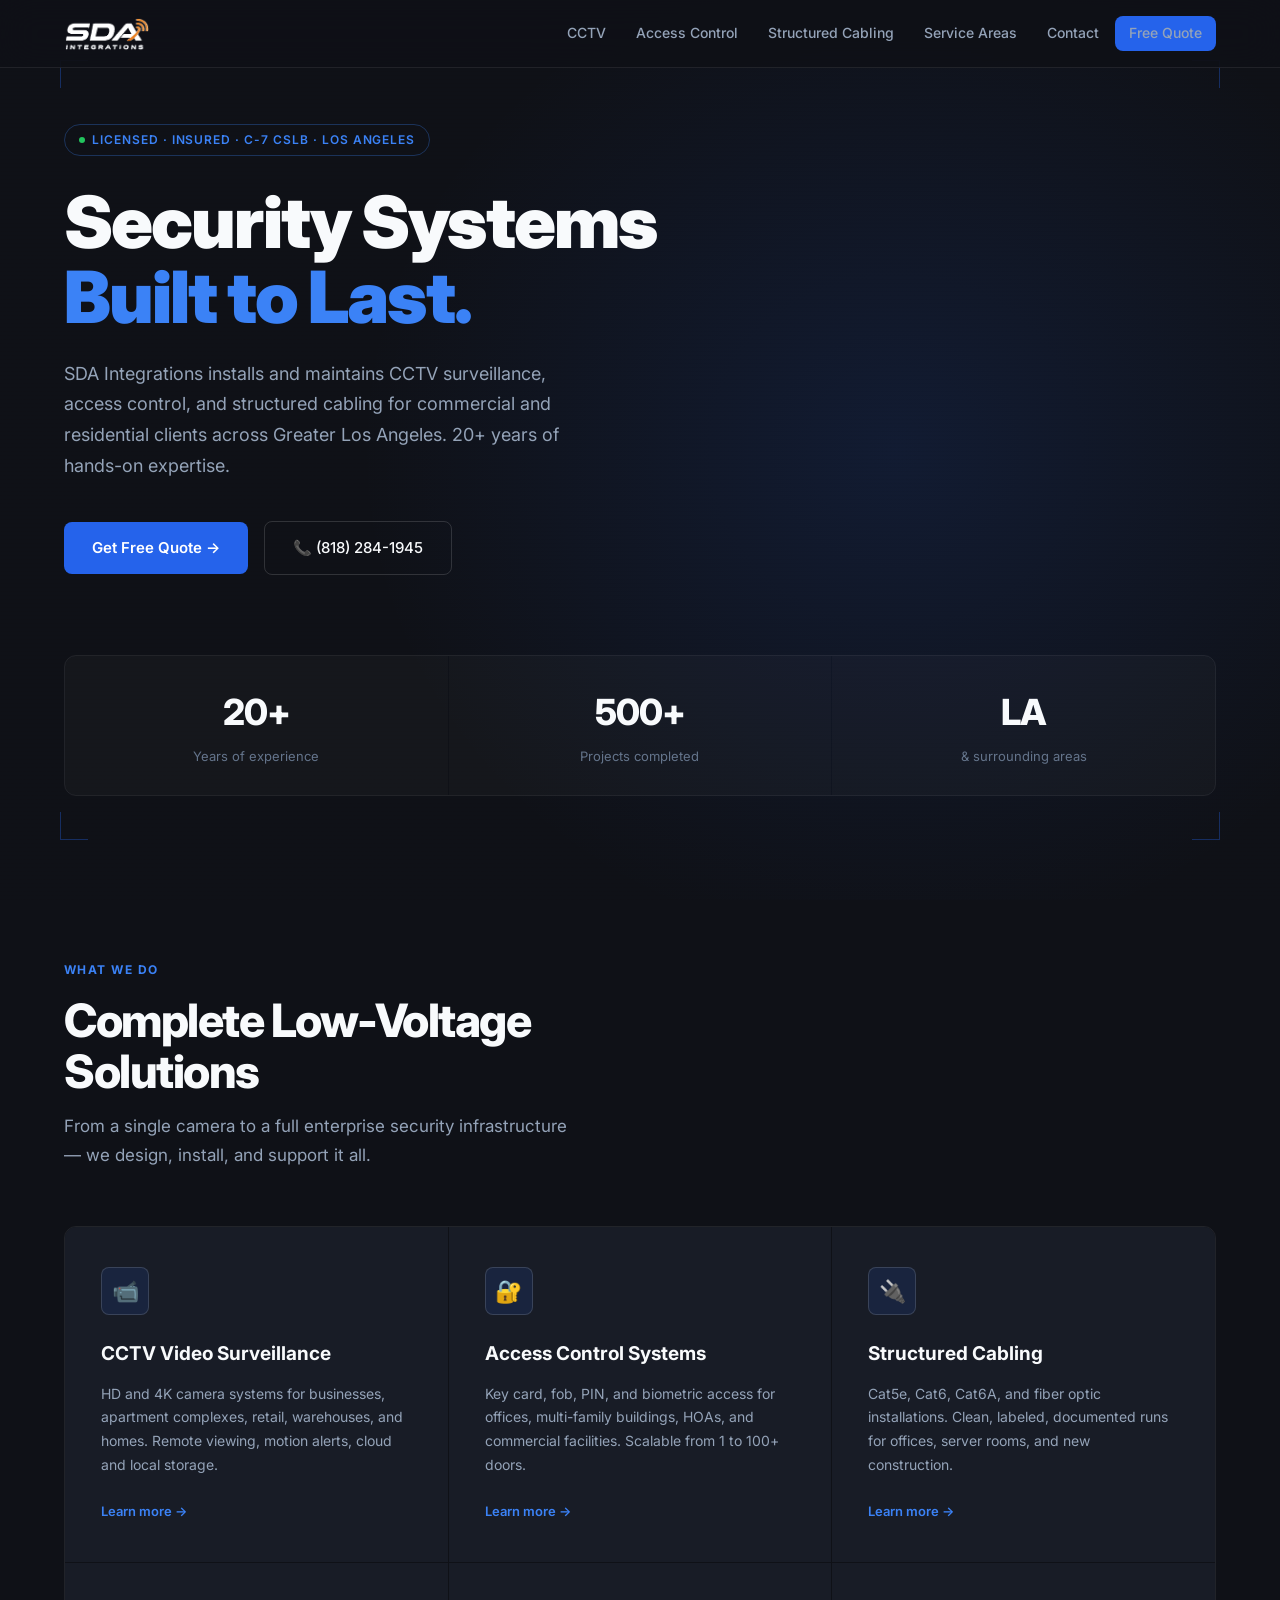
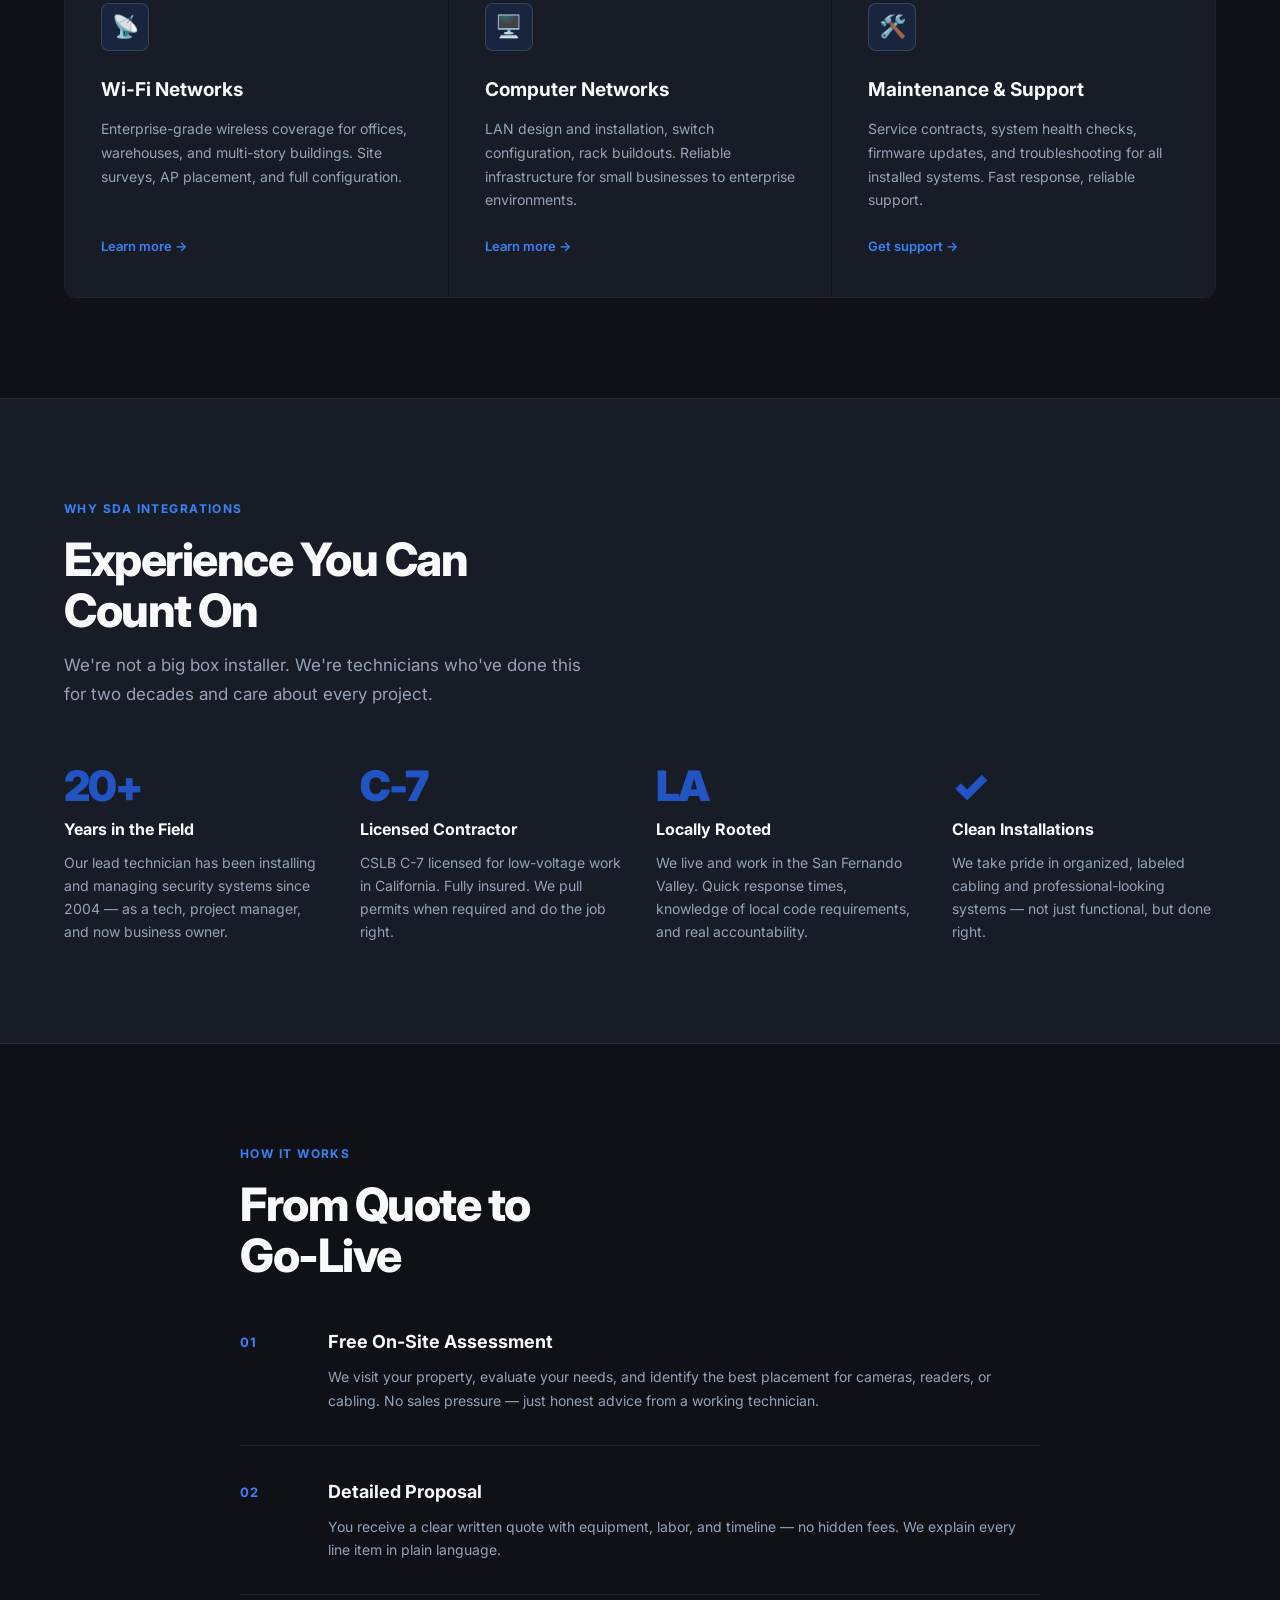
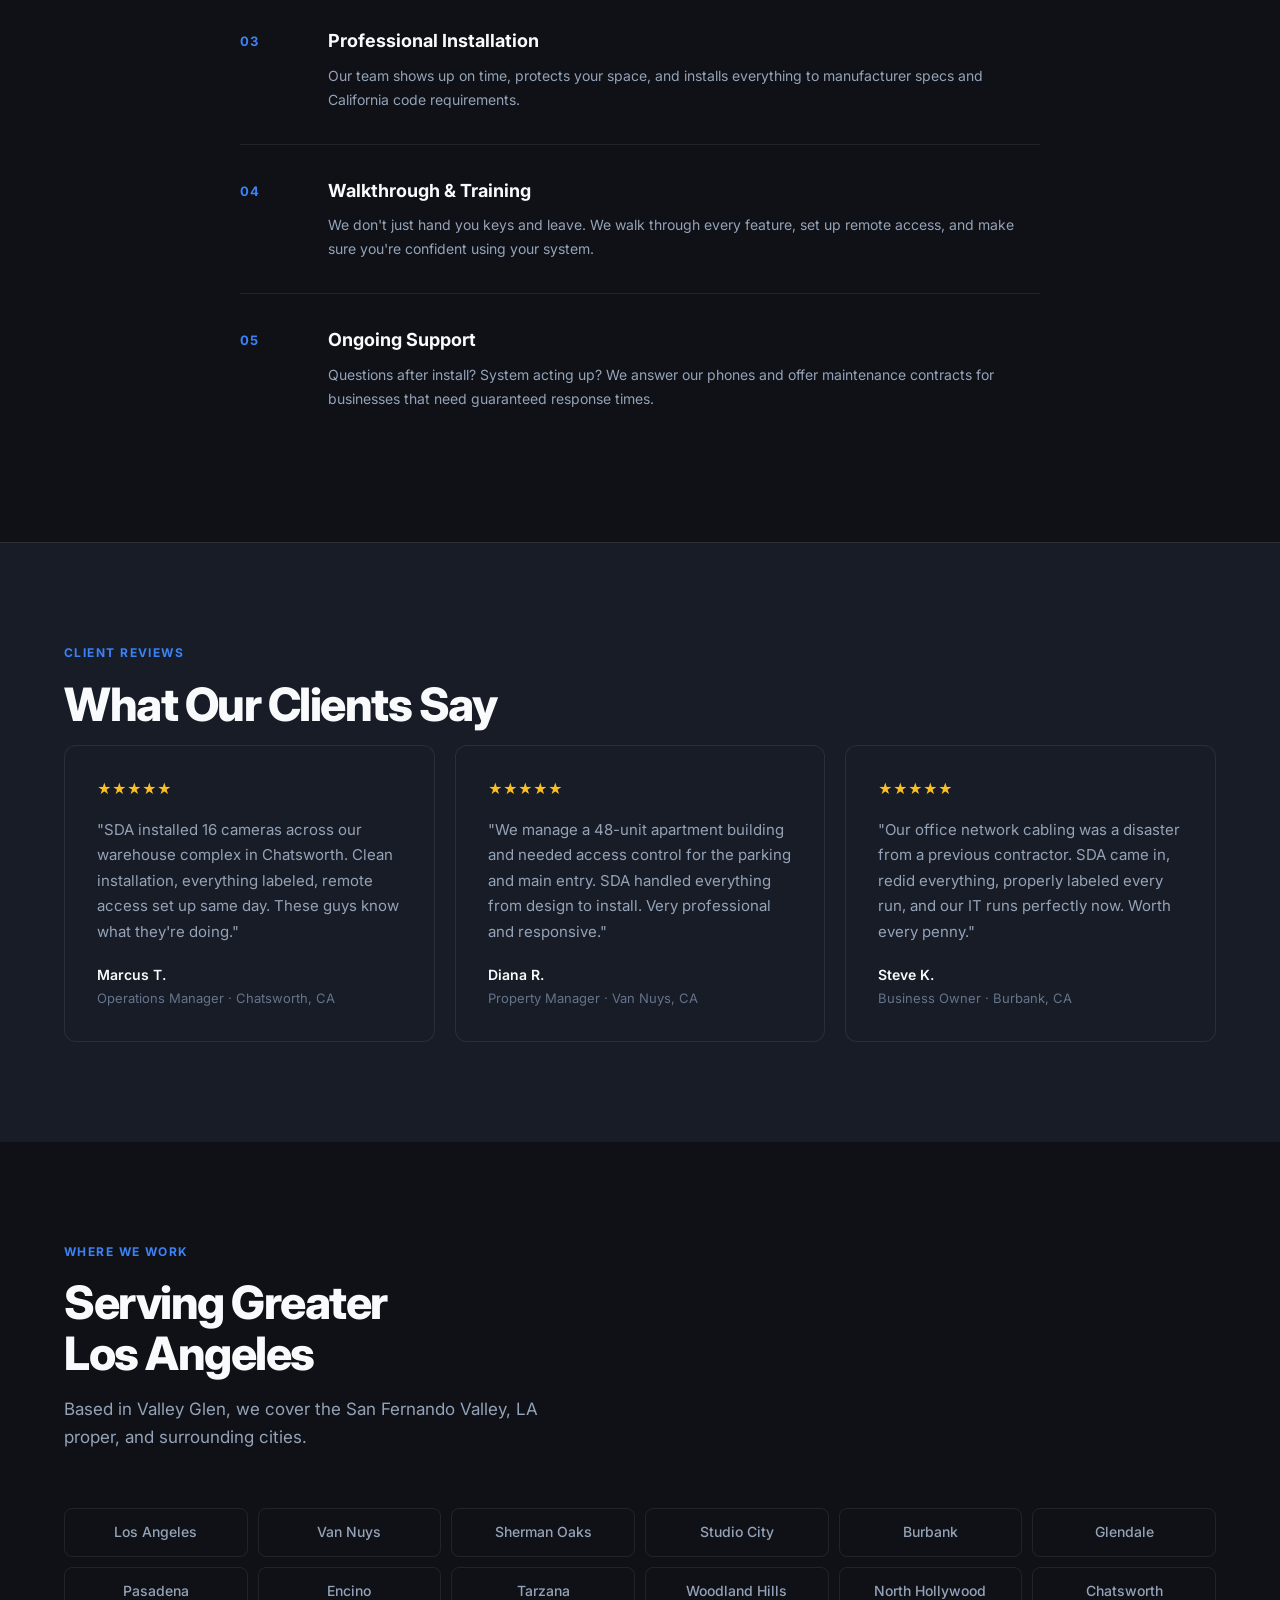
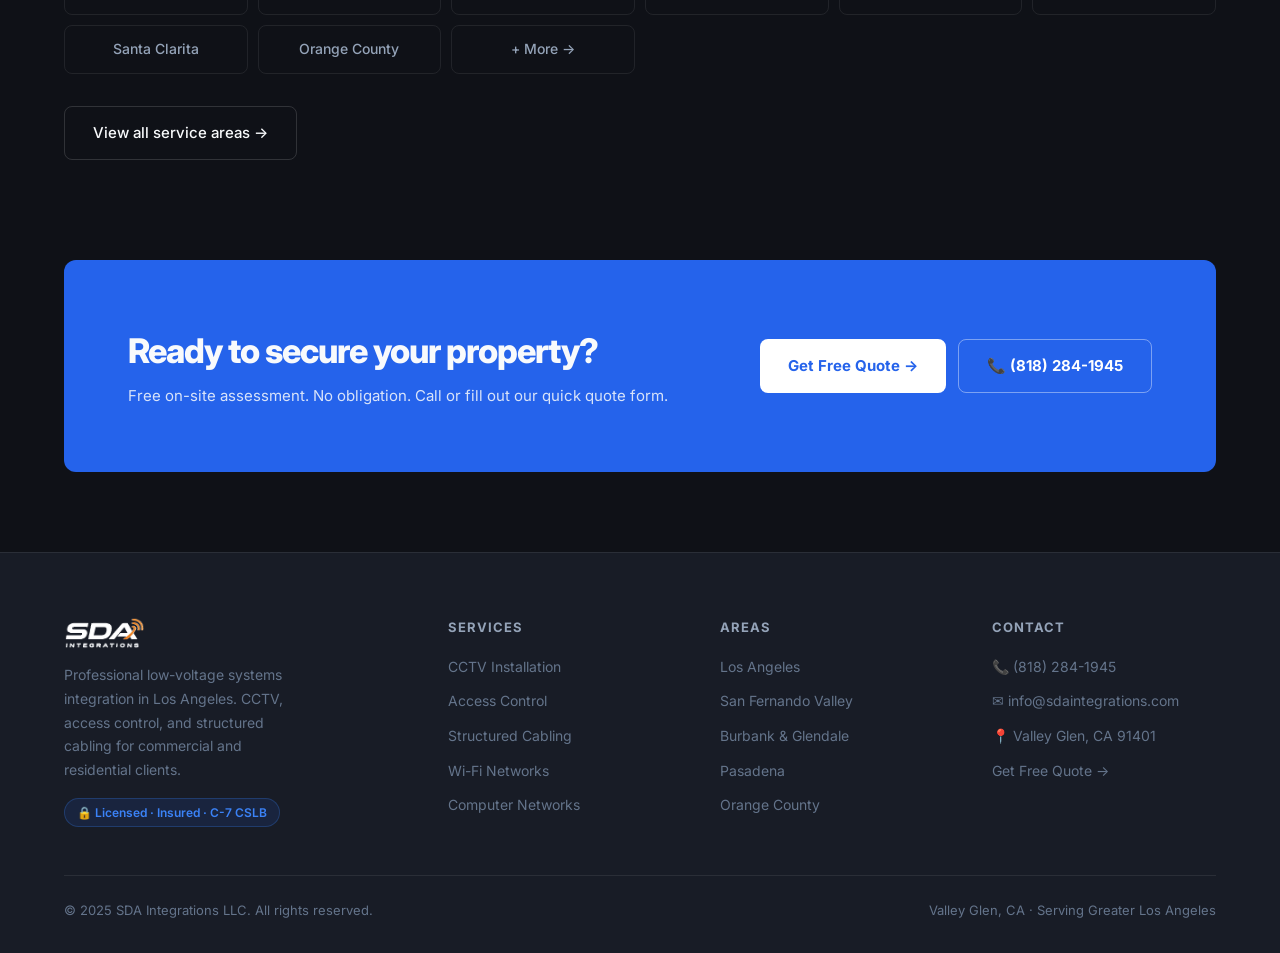
==== index.html @ 1b19322a "Add files via upload Initial site upload" ====
<!DOCTYPE html>
<html lang="en">
<head>
  <meta charset="UTF-8">
  <meta name="viewport" content="width=device-width, initial-scale=1.0">
  <title>CCTV & Access Control Installation Los Angeles | SDA Integrations</title>
  <meta name="description" content="Professional CCTV, access control, and structured cabling installation in Los Angeles. 20+ years experience. Licensed & insured. Free quote: (818) 284-1945.">
  <meta name="keywords" content="CCTV installation Los Angeles, access control systems LA, security camera installation, structured cabling, low voltage contractor Los Angeles">
  <link rel="icon" type="image/png" href="images/favicon-32.png">
  <link rel="canonical" href="https://sdaintegrations.com/">
  <!-- Open Graph -->
  <meta property="og:title" content="CCTV & Access Control Installation Los Angeles | SDA Integrations">
  <meta property="og:description" content="Professional CCTV, access control, and structured cabling in Los Angeles. 20+ years experience. Free quote.">
  <meta property="og:type" content="website">
  <meta property="og:url" content="https://sdaintegrations.com/">
  <meta property="og:site_name" content="SDA Integrations">
  <!-- Schema.org -->
  <script type="application/ld+json">
  {
    "@context": "https://schema.org",
    "@type": ["LocalBusiness", "ElectricalContractor"],
    "name": "SDA Integrations",
    "description": "Professional CCTV, access control, and low-voltage systems installation in Los Angeles.",
    "url": "https://sdaintegrations.com/",
    "telephone": "+1-818-284-1945",
    "email": "info@sdaintegrations.com",
    "image": "https://sdaintegrations.com/images/logo.png",
    "address": {
      "@type": "PostalAddress",
      "streetAddress": "6333 Woodman Ave",
      "addressLocality": "Valley Glen",
      "addressRegion": "CA",
      "postalCode": "91401",
      "addressCountry": "US"
    },
    "geo": { "@type": "GeoCoordinates", "latitude": 34.1897, "longitude": -118.4010 },
    "areaServed": [
      "Los Angeles","San Fernando Valley","Burbank","Glendale",
      "Pasadena","Sherman Oaks","Studio City","Encino","Orange County"
    ],
    "openingHoursSpecification": {
      "@type": "OpeningHoursSpecification",
      "dayOfWeek": ["Monday","Tuesday","Wednesday","Thursday","Friday"],
      "opens": "08:00",
      "closes": "18:00"
    },
    "priceRange": "$$",
    "hasOfferCatalog": {
      "@type": "OfferCatalog",
      "name": "Low-Voltage Security Services",
      "itemListElement": [
        {"@type":"Offer","itemOffered":{"@type":"Service","name":"CCTV Video Surveillance Installation"}},
        {"@type":"Offer","itemOffered":{"@type":"Service","name":"Access Control Systems"}},
        {"@type":"Offer","itemOffered":{"@type":"Service","name":"Structured Cabling"}},
        {"@type":"Offer","itemOffered":{"@type":"Service","name":"Wi-Fi Network Installation"}}
      ]
    },
    "sameAs": []
  }
  </script>
  <script type="application/ld+json">
  {
    "@context": "https://schema.org",
    "@type": "WebSite",
    "name": "SDA Integrations",
    "url": "https://sdaintegrations.com/"
  }
  </script>
  <link rel="stylesheet" href="style.css">
</head>
<body>

<div id="nav-inject"></div>

<!-- HERO -->
<section class="hero">
  <div class="hero-bg"></div>
  <div class="scanlines"></div>
  <div class="viewfinder"><div class="vf-br"></div></div>

  <div style="max-width:1200px;width:100%;margin:0 auto;">
    <div class="hero-content">
      <div class="hero-badge">
        <span class="live-dot"></span>
        Licensed · Insured · C-7 CSLB · Los Angeles
      </div>

      <h1>Security Systems<br><span>Built to Last.</span></h1>

      <p>SDA Integrations installs and maintains CCTV surveillance, access control, and structured cabling for commercial and residential clients across Greater Los Angeles. 20+ years of hands-on expertise.</p>

      <div class="hero-actions">
        <a href="pages/contact.html" class="btn-primary">
          Get Free Quote →
        </a>
        <a href="tel:8182841945" class="btn-secondary">
          📞 (818) 284-1945
        </a>
      </div>
    </div>

    <div class="hero-stats">
      <div class="hero-stat">
        <strong>20+</strong>
        <span>Years of experience</span>
      </div>
      <div class="hero-stat">
        <strong>500+</strong>
        <span>Projects completed</span>
      </div>
      <div class="hero-stat">
        <strong>LA</strong>
        <span>& surrounding areas</span>
      </div>
    </div>
  </div>
</section>

<!-- SERVICES -->
<section id="services" style="padding-top:60px;">
  <div style="max-width:1200px;margin:0 auto;">
    <p class="section-label">What We Do</p>
    <h2 class="section-title">Complete Low-Voltage<br>Solutions</h2>
    <p class="section-sub">From a single camera to a full enterprise security infrastructure — we design, install, and support it all.</p>

    <div class="services-grid">
      <div class="service-card">
        <div class="service-icon">📹</div>
        <h3>CCTV Video Surveillance</h3>
        <p>HD and 4K camera systems for businesses, apartment complexes, retail, warehouses, and homes. Remote viewing, motion alerts, cloud and local storage.</p>
        <a href="pages/cctv.html" class="service-link">Learn more →</a>
      </div>
      <div class="service-card">
        <div class="service-icon">🔐</div>
        <h3>Access Control Systems</h3>
        <p>Key card, fob, PIN, and biometric access for offices, multi-family buildings, HOAs, and commercial facilities. Scalable from 1 to 100+ doors.</p>
        <a href="pages/access-control.html" class="service-link">Learn more →</a>
      </div>
      <div class="service-card">
        <div class="service-icon">🔌</div>
        <h3>Structured Cabling</h3>
        <p>Cat5e, Cat6, Cat6A, and fiber optic installations. Clean, labeled, documented runs for offices, server rooms, and new construction.</p>
        <a href="pages/structured-cabling.html" class="service-link">Learn more →</a>
      </div>
      <div class="service-card">
        <div class="service-icon">📡</div>
        <h3>Wi-Fi Networks</h3>
        <p>Enterprise-grade wireless coverage for offices, warehouses, and multi-story buildings. Site surveys, AP placement, and full configuration.</p>
        <a href="pages/structured-cabling.html" class="service-link">Learn more →</a>
      </div>
      <div class="service-card">
        <div class="service-icon">🖥️</div>
        <h3>Computer Networks</h3>
        <p>LAN design and installation, switch configuration, rack buildouts. Reliable infrastructure for small businesses to enterprise environments.</p>
        <a href="pages/structured-cabling.html" class="service-link">Learn more →</a>
      </div>
      <div class="service-card">
        <div class="service-icon">🛠️</div>
        <h3>Maintenance & Support</h3>
        <p>Service contracts, system health checks, firmware updates, and troubleshooting for all installed systems. Fast response, reliable support.</p>
        <a href="pages/contact.html" class="service-link">Get support →</a>
      </div>
    </div>
  </div>
</section>

<!-- WHY US -->
<section style="background:var(--black2); border-top:1px solid var(--gray-border); border-bottom:1px solid var(--gray-border);">
  <div style="max-width:1200px;margin:0 auto;">
    <p class="section-label">Why SDA Integrations</p>
    <h2 class="section-title">Experience You Can<br>Count On</h2>
    <p class="section-sub">We're not a big box installer. We're technicians who've done this for two decades and care about every project.</p>

    <div class="why-grid">
      <div class="why-item">
        <div class="why-num">20+</div>
        <h4>Years in the Field</h4>
        <p>Our lead technician has been installing and managing security systems since 2004 — as a tech, project manager, and now business owner.</p>
      </div>
      <div class="why-item">
        <div class="why-num">C-7</div>
        <h4>Licensed Contractor</h4>
        <p>CSLB C-7 licensed for low-voltage work in California. Fully insured. We pull permits when required and do the job right.</p>
      </div>
      <div class="why-item">
        <div class="why-num">LA</div>
        <h4>Locally Rooted</h4>
        <p>We live and work in the San Fernando Valley. Quick response times, knowledge of local code requirements, and real accountability.</p>
      </div>
      <div class="why-item">
        <div class="why-num">✓</div>
        <h4>Clean Installations</h4>
        <p>We take pride in organized, labeled cabling and professional-looking systems — not just functional, but done right.</p>
      </div>
    </div>
  </div>
</section>

<!-- PROCESS -->
<section>
  <div style="max-width:800px;margin:0 auto;">
    <p class="section-label">How It Works</p>
    <h2 class="section-title">From Quote to<br>Go-Live</h2>

    <div class="process-list">
      <div class="process-step">
        <div class="step-num">01</div>
        <div>
          <h4>Free On-Site Assessment</h4>
          <p>We visit your property, evaluate your needs, and identify the best placement for cameras, readers, or cabling. No sales pressure — just honest advice from a working technician.</p>
        </div>
      </div>
      <div class="process-step">
        <div class="step-num">02</div>
        <div>
          <h4>Detailed Proposal</h4>
          <p>You receive a clear written quote with equipment, labor, and timeline — no hidden fees. We explain every line item in plain language.</p>
        </div>
      </div>
      <div class="process-step">
        <div class="step-num">03</div>
        <div>
          <h4>Professional Installation</h4>
          <p>Our team shows up on time, protects your space, and installs everything to manufacturer specs and California code requirements.</p>
        </div>
      </div>
      <div class="process-step">
        <div class="step-num">04</div>
        <div>
          <h4>Walkthrough & Training</h4>
          <p>We don't just hand you keys and leave. We walk through every feature, set up remote access, and make sure you're confident using your system.</p>
        </div>
      </div>
      <div class="process-step">
        <div class="step-num">05</div>
        <div>
          <h4>Ongoing Support</h4>
          <p>Questions after install? System acting up? We answer our phones and offer maintenance contracts for businesses that need guaranteed response times.</p>
        </div>
      </div>
    </div>
  </div>
</section>

<!-- TESTIMONIALS -->
<section style="background:var(--black2);border-top:1px solid var(--gray-border);">
  <div style="max-width:1200px;margin:0 auto;">
    <p class="section-label">Client Reviews</p>
    <h2 class="section-title">What Our Clients Say</h2>

    <div class="testimonials-grid">
      <div class="testimonial">
        <div class="stars">★★★★★</div>
        <p>"SDA installed 16 cameras across our warehouse complex in Chatsworth. Clean installation, everything labeled, remote access set up same day. These guys know what they're doing."</p>
        <div class="testimonial-author">Marcus T.</div>
        <div class="testimonial-role">Operations Manager · Chatsworth, CA</div>
      </div>
      <div class="testimonial">
        <div class="stars">★★★★★</div>
        <p>"We manage a 48-unit apartment building and needed access control for the parking and main entry. SDA handled everything from design to install. Very professional and responsive."</p>
        <div class="testimonial-author">Diana R.</div>
        <div class="testimonial-role">Property Manager · Van Nuys, CA</div>
      </div>
      <div class="testimonial">
        <div class="stars">★★★★★</div>
        <p>"Our office network cabling was a disaster from a previous contractor. SDA came in, redid everything, properly labeled every run, and our IT runs perfectly now. Worth every penny."</p>
        <div class="testimonial-author">Steve K.</div>
        <div class="testimonial-role">Business Owner · Burbank, CA</div>
      </div>
    </div>
  </div>
</section>

<!-- SERVICE AREAS PREVIEW -->
<section>
  <div style="max-width:1200px;margin:0 auto;">
    <p class="section-label">Where We Work</p>
    <h2 class="section-title">Serving Greater<br>Los Angeles</h2>
    <p class="section-sub">Based in Valley Glen, we cover the San Fernando Valley, LA proper, and surrounding cities.</p>

    <div class="areas-grid">
      <div class="area-tag">Los Angeles</div>
      <div class="area-tag">Van Nuys</div>
      <div class="area-tag">Sherman Oaks</div>
      <div class="area-tag">Studio City</div>
      <div class="area-tag">Burbank</div>
      <div class="area-tag">Glendale</div>
      <div class="area-tag">Pasadena</div>
      <div class="area-tag">Encino</div>
      <div class="area-tag">Tarzana</div>
      <div class="area-tag">Woodland Hills</div>
      <div class="area-tag">North Hollywood</div>
      <div class="area-tag">Chatsworth</div>
      <div class="area-tag">Santa Clarita</div>
      <div class="area-tag">Orange County</div>
      <div class="area-tag">+ More →</div>
    </div>

    <div style="margin-top:32px;">
      <a href="pages/service-areas.html" class="btn-secondary">View all service areas →</a>
    </div>
  </div>
</section>

<!-- CTA BAND -->
<div class="cta-band">
  <div>
    <h2>Ready to secure your property?</h2>
    <p>Free on-site assessment. No obligation. Call or fill out our quick quote form.</p>
  </div>
  <div style="display:flex;gap:12px;flex-wrap:wrap;">
    <a href="pages/contact.html" class="btn-white">Get Free Quote →</a>
    <a href="tel:8182841945" class="btn-white" style="background:transparent;color:#fff;border:1px solid rgba(255,255,255,0.4);">📞 (818) 284-1945</a>
  </div>
</div>

<div id="footer-inject"></div>

<script src="shared.js"></script>
<script>
  document.getElementById('nav-inject').innerHTML = getNav('home', '');
  document.getElementById('footer-inject').innerHTML = getFooter('');
</script>
</body>
</html>
---- style.css ----
@import url('https://fonts.googleapis.com/css2?family=Inter:wght@300;400;500;600;700;800;900&display=swap');

*, *::before, *::after { box-sizing: border-box; margin: 0; padding: 0; }

:root {
  --black: #0F1117;
  --black2: #181C26;
  --blue: #2563EB;
  --blue-light: #3B82F6;
  --blue-dim: rgba(37,99,235,0.12);
  --white: #F8FAFC;
  --gray: #64748B;
  --gray-light: #94A3B8;
  --gray-border: rgba(255,255,255,0.08);
  --gray-border2: rgba(255,255,255,0.14);
  --radius: 12px;
  --radius-sm: 8px;
  --transition: 0.22s ease;
}

html { scroll-behavior: smooth; }

body {
  font-family: 'Inter', sans-serif;
  background: var(--black);
  color: var(--white);
  font-size: 16px;
  line-height: 1.6;
  -webkit-font-smoothing: antialiased;
}

a { color: inherit; text-decoration: none; }

img { max-width: 100%; display: block; }

/* ── NAV ── */
nav {
  position: fixed; top: 0; left: 0; right: 0; z-index: 100;
  display: flex; align-items: center; justify-content: space-between;
  padding: 0 5%;
  height: 68px;
  background: rgba(15,17,23,0.82);
  backdrop-filter: blur(18px);
  border-bottom: 1px solid var(--gray-border);
}

.nav-logo {
  display: flex; align-items: center; gap: 10px;
  font-weight: 800; font-size: 20px; letter-spacing: -0.5px;
}
.logo-img { height: 34px; width: auto; display: block; }
.nav-logo .logo-dot {
  width: 8px; height: 8px; border-radius: 50%;
  background: var(--blue);
  box-shadow: 0 0 10px var(--blue);
  animation: pulse 2s ease-in-out infinite;
}
@keyframes pulse { 0%,100%{opacity:1} 50%{opacity:0.5} }

.nav-links { display: flex; align-items: center; gap: 2px; }
.nav-links a {
  font-size: 14px; font-weight: 500; color: var(--gray-light);
  padding: 6px 14px; border-radius: var(--radius-sm);
  transition: all var(--transition);
}
.nav-links a:hover, .nav-links a.active { color: var(--white); background: var(--gray-border); }

.nav-cta {
  font-size: 14px; font-weight: 600;
  background: var(--blue); color: #fff;
  padding: 8px 20px; border-radius: var(--radius-sm);
  transition: background var(--transition);
}
.nav-cta:hover { background: var(--blue-light); color: #fff; }

.hamburger { display: none; flex-direction: column; gap: 5px; cursor: pointer; padding: 4px; }
.hamburger span { display: block; width: 24px; height: 2px; background: var(--white); border-radius: 2px; transition: var(--transition); }

/* ── HERO ── */
.hero {
  min-height: 100vh;
  display: flex; align-items: center;
  padding: 100px 5% 80px;
  position: relative; overflow: hidden;
}

.hero-bg {
  position: absolute; inset: 0; z-index: 0;
  background: radial-gradient(ellipse 60% 80% at 70% 50%, rgba(37,99,235,0.13) 0%, transparent 70%);
}

/* Scanline effect — camera reference */
.scanlines {
  position: absolute; inset: 0; z-index: 1; pointer-events: none;
  background: repeating-linear-gradient(
    to bottom,
    transparent 0px,
    transparent 3px,
    rgba(0,0,0,0.08) 3px,
    rgba(0,0,0,0.08) 4px
  );
  opacity: 0.4;
}

/* Corner brackets like a camera viewfinder */
.viewfinder {
  position: absolute; inset: 60px; z-index: 1; pointer-events: none;
}
.viewfinder::before, .viewfinder::after,
.viewfinder .vf-br::before, .viewfinder .vf-br::after {
  content: ''; position: absolute;
  width: 28px; height: 28px;
  border-color: rgba(37,99,235,0.35);
  border-style: solid;
}
.viewfinder::before  { top:0;    left:0;  border-width: 1.5px 0 0 1.5px; }
.viewfinder::after   { top:0;    right:0; border-width: 1.5px 1.5px 0 0; }
.viewfinder .vf-br::before { bottom:0; left:0;  border-width: 0 0 1.5px 1.5px; }
.viewfinder .vf-br::after  { bottom:0; right:0; border-width: 0 1.5px 1.5px 0; }

.hero-content { position: relative; z-index: 2; max-width: 680px; }

.hero-badge {
  display: inline-flex; align-items: center; gap: 7px;
  font-size: 12px; font-weight: 600; letter-spacing: 0.08em; text-transform: uppercase;
  color: var(--blue-light);
  border: 1px solid rgba(59,130,246,0.3);
  padding: 5px 14px; border-radius: 100px;
  margin-bottom: 28px;
}
.hero-badge .live-dot {
  width: 6px; height: 6px; border-radius: 50%; background: #22C55E;
  animation: pulse 1.4s ease-in-out infinite;
}

.hero h1 {
  font-size: clamp(40px, 6vw, 72px);
  font-weight: 900; line-height: 1.05;
  letter-spacing: -2px;
  margin-bottom: 24px;
}
.hero h1 span { color: var(--blue-light); }

.hero p {
  font-size: 18px; color: var(--gray-light); line-height: 1.7;
  margin-bottom: 40px; max-width: 540px;
}

.hero-actions { display: flex; align-items: center; gap: 16px; flex-wrap: wrap; }

.btn-primary {
  display: inline-flex; align-items: center; gap: 8px;
  background: var(--blue); color: #fff;
  font-size: 15px; font-weight: 600;
  padding: 14px 28px; border-radius: var(--radius-sm);
  transition: all var(--transition);
  border: none; cursor: pointer;
}
.btn-primary:hover { background: var(--blue-light); transform: translateY(-1px); }

.btn-secondary {
  display: inline-flex; align-items: center; gap: 8px;
  color: var(--white); font-size: 15px; font-weight: 500;
  padding: 14px 28px; border-radius: var(--radius-sm);
  border: 1px solid var(--gray-border2);
  transition: all var(--transition);
}
.btn-secondary:hover { border-color: var(--blue); color: var(--blue-light); }

.hero-stats {
  position: relative; z-index: 2;
  display: grid; grid-template-columns: repeat(3,1fr); gap: 1px;
  margin-top: 80px;
  border: 1px solid var(--gray-border);
  border-radius: var(--radius); overflow: hidden;
}
.hero-stat {
  padding: 28px; background: rgba(255,255,255,0.025);
  text-align: center;
}
.hero-stat strong { display: block; font-size: 36px; font-weight: 800; color: var(--white); letter-spacing: -1px; }
.hero-stat span { font-size: 13px; color: var(--gray); margin-top: 4px; display: block; }

/* ── SECTIONS ── */
section { padding: 100px 5%; }

.section-label {
  font-size: 12px; font-weight: 700; letter-spacing: 0.12em; text-transform: uppercase;
  color: var(--blue-light); margin-bottom: 16px;
}

.section-title {
  font-size: clamp(28px, 4vw, 46px);
  font-weight: 800; line-height: 1.1; letter-spacing: -1.5px;
  margin-bottom: 16px;
}

.section-sub {
  font-size: 17px; color: var(--gray-light); line-height: 1.7;
  max-width: 520px; margin-bottom: 56px;
}

/* ── SERVICES GRID ── */
.services-grid {
  display: grid;
  grid-template-columns: repeat(auto-fit, minmax(300px,1fr));
  gap: 1px;
  border: 1px solid var(--gray-border);
  border-radius: var(--radius); overflow: hidden;
}

.service-card {
  background: var(--black2);
  padding: 40px 36px;
  transition: background var(--transition);
  display: flex; flex-direction: column;
  position: relative; overflow: hidden;
}
.service-card::after {
  content: ''; position: absolute;
  bottom: 0; left: 0; right: 0; height: 2px;
  background: var(--blue);
  transform: scaleX(0); transform-origin: left;
  transition: transform 0.3s ease;
}
.service-card:hover { background: rgba(37,99,235,0.06); }
.service-card:hover::after { transform: scaleX(1); }

.service-icon {
  width: 48px; height: 48px;
  border: 1px solid var(--gray-border2);
  border-radius: var(--radius-sm);
  display: flex; align-items: center; justify-content: center;
  margin-bottom: 24px; font-size: 22px;
  background: var(--blue-dim);
}

.service-card h3 { font-size: 19px; font-weight: 700; margin-bottom: 12px; }
.service-card p  { font-size: 14px; color: var(--gray-light); line-height: 1.7; flex: 1; }
.service-link {
  display: inline-flex; align-items: center; gap: 6px;
  font-size: 13px; font-weight: 600; color: var(--blue-light);
  margin-top: 24px; transition: gap var(--transition);
}
.service-link:hover { gap: 10px; }

/* ── WHY US ── */
.why-grid {
  display: grid; grid-template-columns: repeat(auto-fit, minmax(220px,1fr));
  gap: 32px; margin-top: 0;
}
.why-item { padding: 0; }
.why-num {
  font-size: 42px; font-weight: 900; letter-spacing: -2px;
  color: var(--blue); opacity: 0.8; line-height: 1;
  margin-bottom: 10px;
}
.why-item h4 { font-size: 16px; font-weight: 700; margin-bottom: 8px; }
.why-item p  { font-size: 14px; color: var(--gray-light); line-height: 1.65; }

/* ── PROCESS ── */
.process-list { display: flex; flex-direction: column; gap: 0; }
.process-step {
  display: grid; grid-template-columns: 60px 1fr;
  gap: 28px; padding: 32px 0;
  border-bottom: 1px solid var(--gray-border);
  align-items: start;
}
.process-step:last-child { border-bottom: none; }
.step-num {
  font-size: 13px; font-weight: 700; color: var(--blue-light);
  letter-spacing: 0.05em; padding-top: 4px;
}
.process-step h4 { font-size: 18px; font-weight: 700; margin-bottom: 8px; }
.process-step p  { font-size: 14px; color: var(--gray-light); line-height: 1.7; }

/* ── SERVICE AREAS ── */
.areas-grid {
  display: grid; grid-template-columns: repeat(auto-fill, minmax(160px,1fr));
  gap: 10px;
}
.area-tag {
  padding: 12px 18px; border-radius: var(--radius-sm);
  border: 1px solid var(--gray-border);
  font-size: 14px; font-weight: 500; color: var(--gray-light);
  text-align: center; transition: all var(--transition);
}
.area-tag:hover { border-color: var(--blue); color: var(--white); background: var(--blue-dim); }

/* ── CTA BAND ── */
.cta-band {
  background: var(--blue);
  border-radius: var(--radius);
  padding: 64px 5%;
  display: flex; align-items: center; justify-content: space-between;
  gap: 32px; flex-wrap: wrap;
  margin: 0 5% 80px;
}
.cta-band h2 { font-size: clamp(22px, 3vw, 34px); font-weight: 800; letter-spacing: -1px; }
.cta-band p  { font-size: 15px; opacity: 0.85; margin-top: 6px; }
.btn-white {
  display: inline-flex; align-items: center; gap: 8px;
  background: #fff; color: var(--blue);
  font-size: 15px; font-weight: 700;
  padding: 14px 28px; border-radius: var(--radius-sm);
  transition: all var(--transition); white-space: nowrap;
}
.btn-white:hover { background: var(--white); transform: translateY(-1px); }

/* ── TESTIMONIALS ── */
.testimonials-grid {
  display: grid; grid-template-columns: repeat(auto-fit, minmax(280px,1fr));
  gap: 20px;
}
.testimonial {
  background: var(--black2);
  border: 1px solid var(--gray-border);
  border-radius: var(--radius);
  padding: 32px;
}
.stars { color: #FBBF24; font-size: 14px; margin-bottom: 16px; }
.testimonial p { font-size: 15px; color: var(--gray-light); line-height: 1.7; margin-bottom: 20px; }
.testimonial-author { font-size: 14px; font-weight: 600; color: var(--white); }
.testimonial-role   { font-size: 13px; color: var(--gray); margin-top: 2px; }

/* ── CONTACT FORM ── */
.contact-grid {
  display: grid; grid-template-columns: 1fr 1.2fr;
  gap: 80px; align-items: start;
}
.contact-info h2 { font-size: 36px; font-weight: 800; letter-spacing: -1px; margin-bottom: 16px; }
.contact-info p  { font-size: 16px; color: var(--gray-light); line-height: 1.7; margin-bottom: 40px; }
.contact-detail {
  display: flex; align-items: flex-start; gap: 16px;
  margin-bottom: 28px;
}
.contact-detail-icon {
  width: 40px; height: 40px; border-radius: var(--radius-sm);
  background: var(--blue-dim); border: 1px solid rgba(59,130,246,0.2);
  display: flex; align-items: center; justify-content: center;
  font-size: 18px; flex-shrink: 0;
}
.contact-detail strong { display: block; font-size: 14px; font-weight: 600; margin-bottom: 3px; }
.contact-detail span  { font-size: 14px; color: var(--gray-light); }

.form { display: flex; flex-direction: column; gap: 16px; }
.form-row { display: grid; grid-template-columns: 1fr 1fr; gap: 16px; }

.field { display: flex; flex-direction: column; gap: 7px; }
.field label { font-size: 13px; font-weight: 600; color: var(--gray-light); }
.field input, .field select, .field textarea {
  background: var(--black2);
  border: 1px solid var(--gray-border2);
  border-radius: var(--radius-sm);
  color: var(--white);
  font-family: 'Inter', sans-serif;
  font-size: 14px;
  padding: 12px 16px;
  transition: border-color var(--transition);
  outline: none;
}
.field input:focus, .field select:focus, .field textarea:focus {
  border-color: var(--blue);
}
.field select option { background: var(--black2); }
.field textarea { resize: vertical; min-height: 120px; }

.form-submit {
  width: 100%; padding: 15px;
  background: var(--blue); color: #fff;
  font-size: 15px; font-weight: 700;
  border: none; border-radius: var(--radius-sm);
  cursor: pointer; transition: background var(--transition);
}
.form-submit:hover { background: var(--blue-light); }

/* ── PAGE HERO (inner pages) ── */
.page-hero {
  padding: 140px 5% 80px;
  position: relative; overflow: hidden;
}
.page-hero .scanlines { opacity: 0.25; }
.page-hero-content { position: relative; z-index: 2; max-width: 640px; }
.page-hero h1 {
  font-size: clamp(32px, 5vw, 56px);
  font-weight: 900; letter-spacing: -2px; line-height: 1.05;
  margin-bottom: 20px;
}
.page-hero p { font-size: 17px; color: var(--gray-light); line-height: 1.7; }

/* ── CONTENT SECTIONS ── */
.content-block {
  display: grid; grid-template-columns: 1fr 1fr;
  gap: 80px; align-items: center;
  padding: 80px 5%;
  border-top: 1px solid var(--gray-border);
}
.content-block.reverse { direction: rtl; }
.content-block.reverse > * { direction: ltr; }
.content-block h2 { font-size: clamp(24px,3.5vw,38px); font-weight: 800; letter-spacing:-1px; margin-bottom: 16px; }
.content-block p  { font-size: 15px; color: var(--gray-light); line-height: 1.75; margin-bottom: 16px; }

.feature-list { list-style: none; display: flex; flex-direction: column; gap: 12px; margin: 20px 0; }
.feature-list li {
  display: flex; align-items: flex-start; gap: 10px;
  font-size: 14px; color: var(--gray-light); line-height: 1.6;
}
.feature-list li::before {
  content: '✓'; color: var(--blue-light);
  font-weight: 700; flex-shrink: 0; margin-top: 1px;
}

.img-placeholder {
  border-radius: var(--radius);
  background: var(--black2);
  border: 1px solid var(--gray-border);
  aspect-ratio: 4/3;
  display: flex; flex-direction: column; align-items: center; justify-content: center;
  gap: 12px; color: var(--gray);
  font-size: 48px;
  position: relative; overflow: hidden;
}
.img-placeholder::after {
  content: ''; position: absolute; inset: 0;
  background: repeating-linear-gradient(
    to bottom, transparent 0, transparent 3px,
    rgba(0,0,0,0.06) 3px, rgba(0,0,0,0.06) 4px
  );
}
.img-placeholder span { font-size: 13px; color: var(--gray); font-weight: 500; position: relative; z-index: 1; }

/* ── FOOTER ── */
footer {
  background: var(--black2);
  border-top: 1px solid var(--gray-border);
  padding: 64px 5% 32px;
}
.footer-top {
  display: grid; grid-template-columns: 1.5fr 1fr 1fr 1fr;
  gap: 48px; margin-bottom: 48px;
}
.footer-brand p { font-size: 14px; color: var(--gray); line-height: 1.7; margin-top: 12px; max-width: 240px; }
footer h4 { font-size: 13px; font-weight: 700; text-transform: uppercase; letter-spacing: 0.08em; color: var(--gray-light); margin-bottom: 16px; }
footer ul { list-style: none; display: flex; flex-direction: column; gap: 9px; }
footer ul a { font-size: 14px; color: var(--gray); transition: color var(--transition); }
footer ul a:hover { color: var(--white); }
.footer-bottom {
  border-top: 1px solid var(--gray-border);
  padding-top: 24px;
  display: flex; justify-content: space-between; align-items: center;
  flex-wrap: wrap; gap: 12px;
  font-size: 13px; color: var(--gray);
}
.footer-badge {
  display: inline-flex; align-items: center; gap: 6px;
  font-size: 12px; font-weight: 600; color: var(--blue-light);
  background: var(--blue-dim); border: 1px solid rgba(59,130,246,0.25);
  padding: 4px 12px; border-radius: 100px;
}

/* ── SUCCESS / ALERT ── */
.alert-success {
  background: rgba(34,197,94,0.1); border: 1px solid rgba(34,197,94,0.25);
  border-radius: var(--radius-sm); padding: 14px 18px;
  font-size: 14px; color: #4ADE80; display: none;
}

/* ── RESPONSIVE ── */
@media (max-width: 900px) {
  .footer-top { grid-template-columns: 1fr 1fr; }
  .contact-grid { grid-template-columns: 1fr; }
  .content-block { grid-template-columns: 1fr; gap: 40px; }
  .content-block.reverse { direction: ltr; }
  .hero-stats { grid-template-columns: 1fr; }
}

@media (max-width: 640px) {
  nav { padding: 0 4%; }
  .nav-links, .nav-cta { display: none; }
  .hamburger { display: flex; }
  .nav-links.open {
    display: flex; flex-direction: column;
    position: fixed; top: 68px; left: 0; right: 0;
    background: var(--black2); border-bottom: 1px solid var(--gray-border);
    padding: 16px 5%; gap: 4px;
  }
  .nav-links.open .nav-cta { display: block; margin-top: 8px; text-align: center; }
  .hero { padding: 100px 4% 60px; }
  .hero h1 { letter-spacing: -1px; }
  .hero-actions { flex-direction: column; align-items: flex-start; }
  section { padding: 70px 4%; }
  .form-row { grid-template-columns: 1fr; }
  .footer-top { grid-template-columns: 1fr; gap: 32px; }
  .cta-band { margin: 0 4% 60px; }
  .viewfinder { inset: 20px; }
}

@media (prefers-reduced-motion: reduce) {
  *, .nav-logo .logo-dot, .hero-badge .live-dot { animation: none !important; }
}
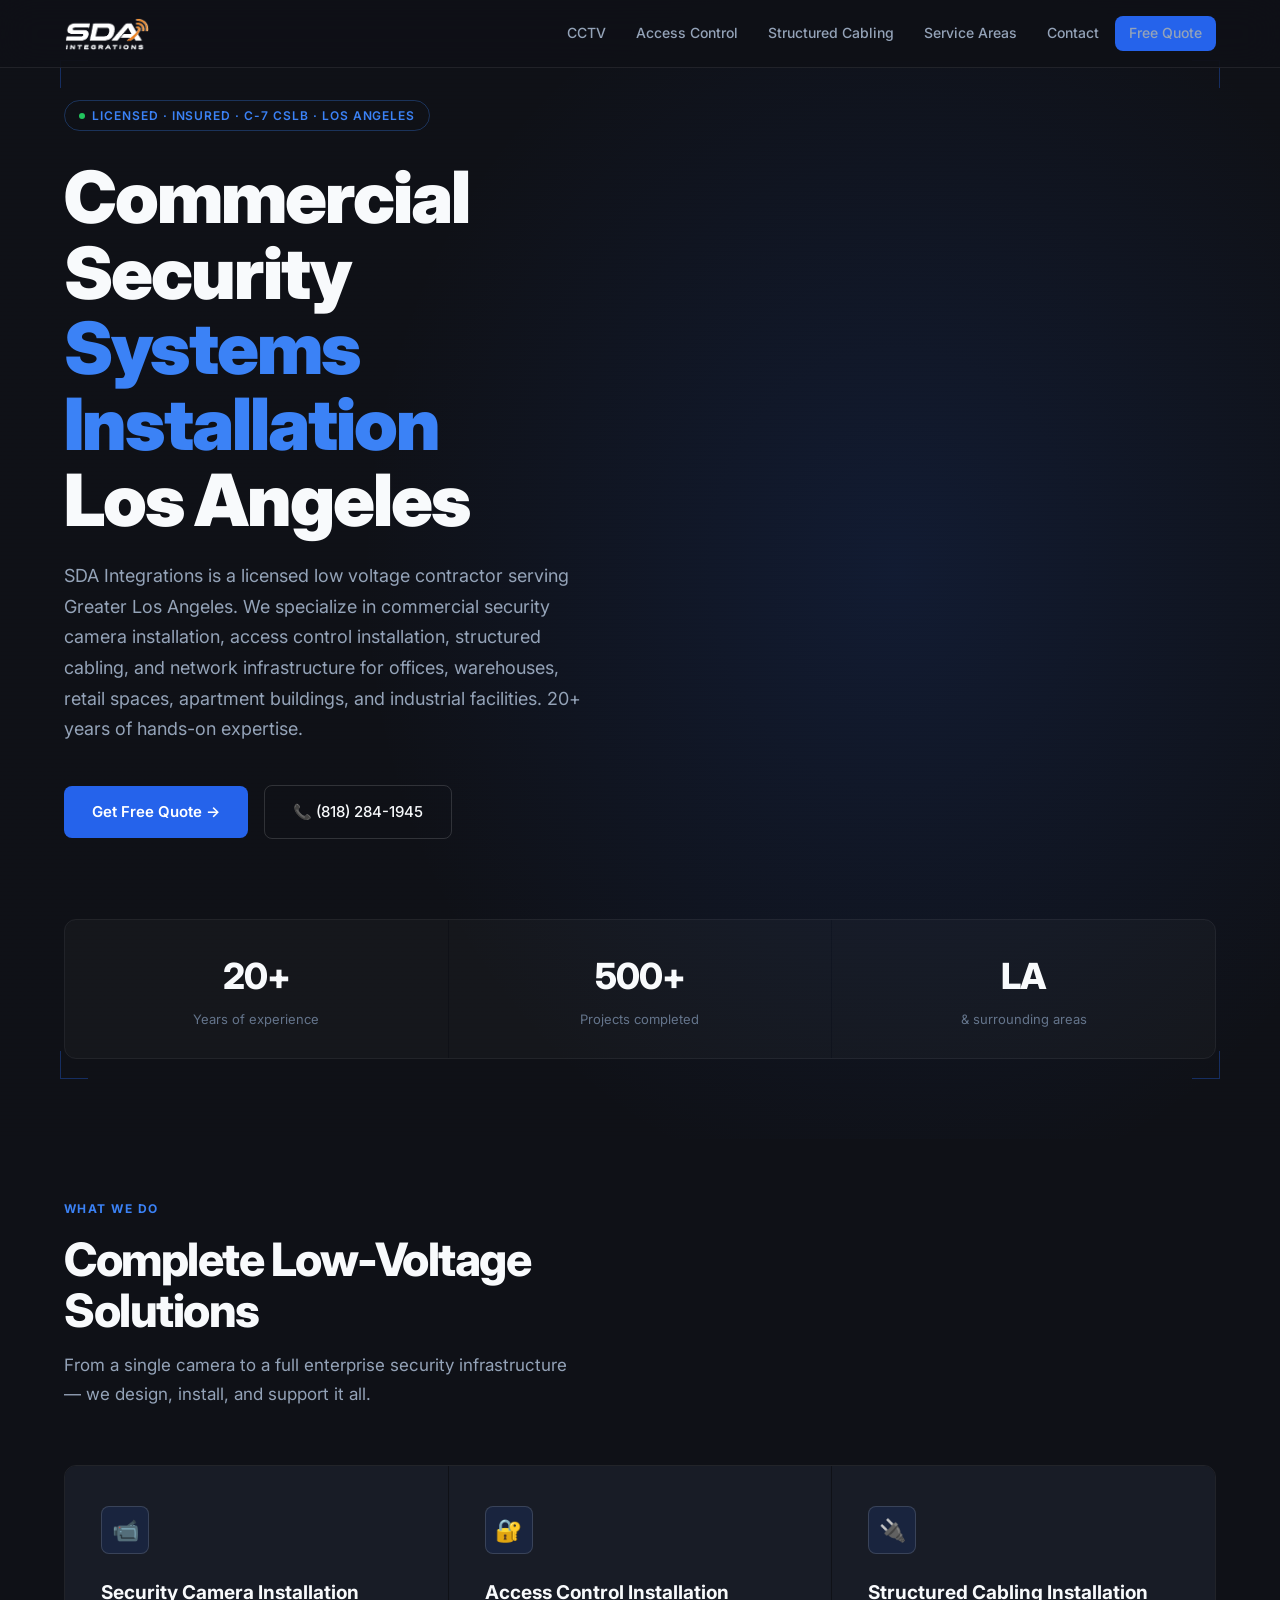
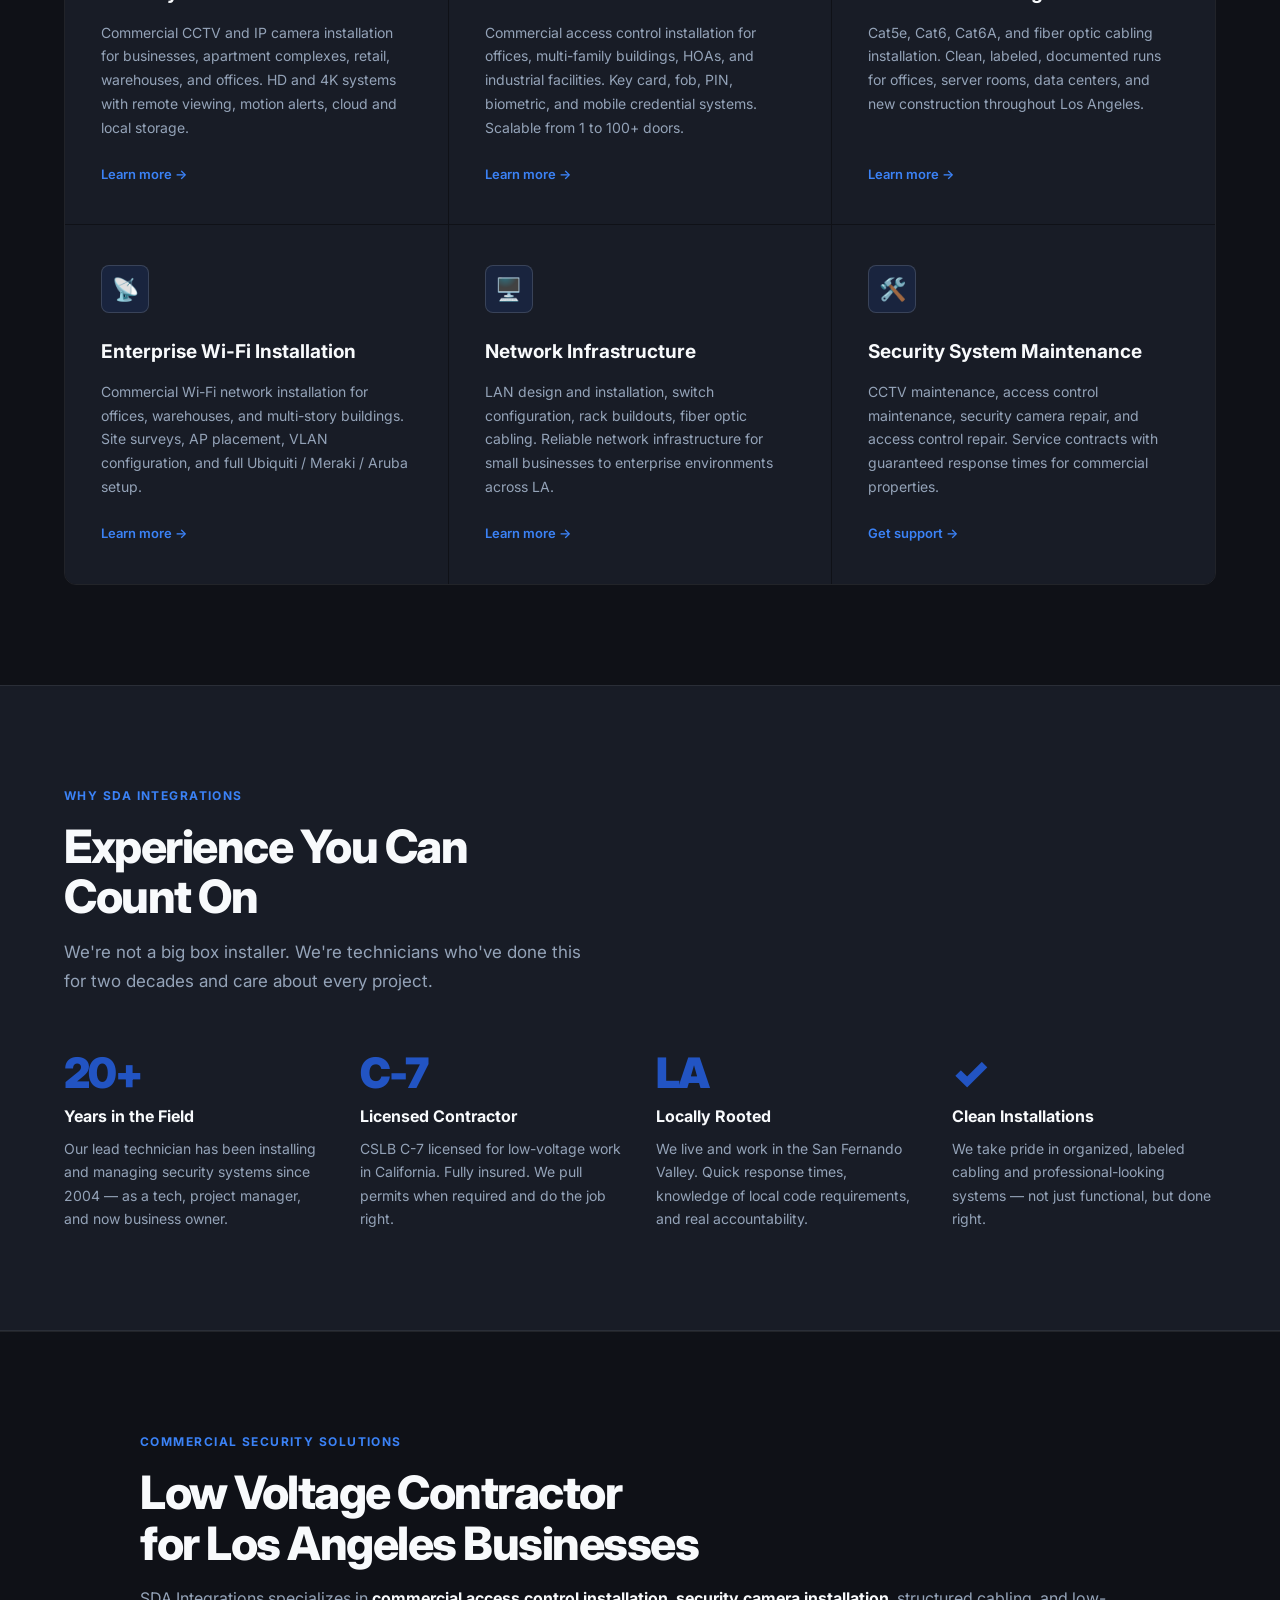
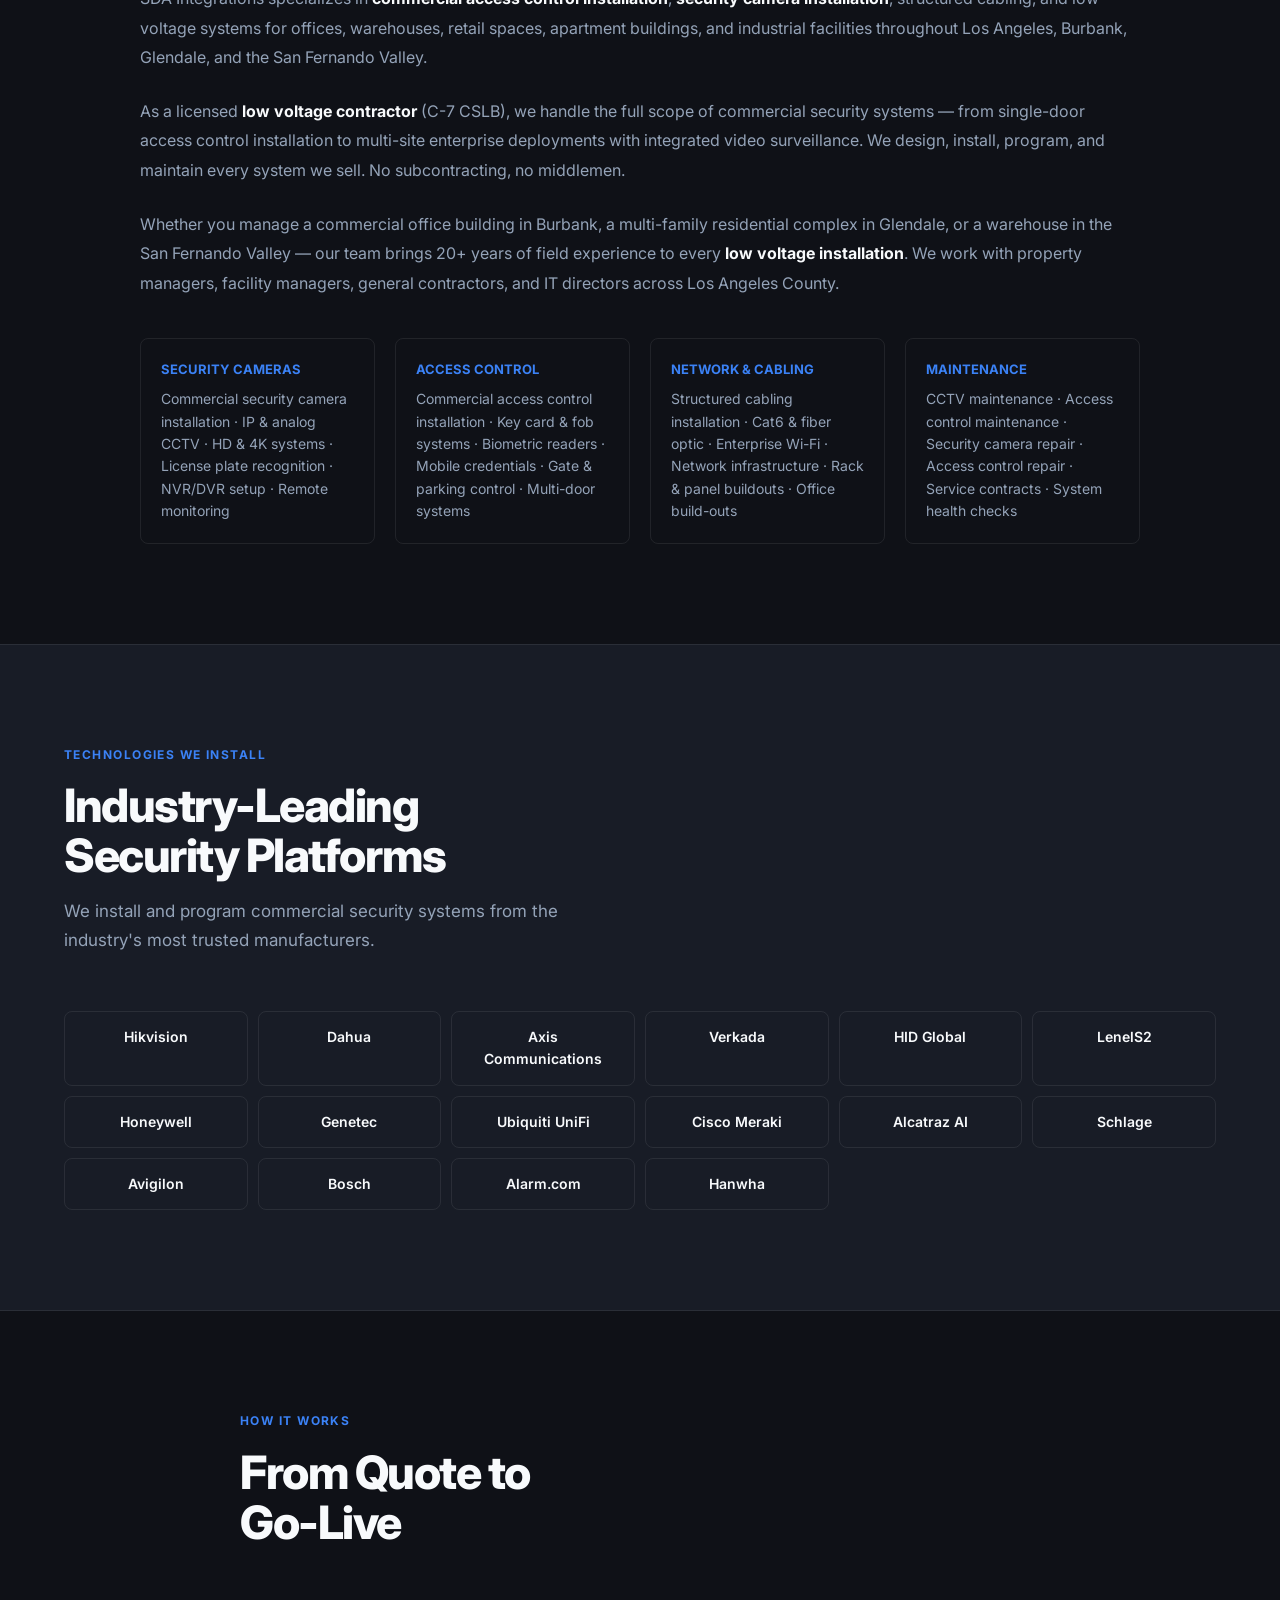
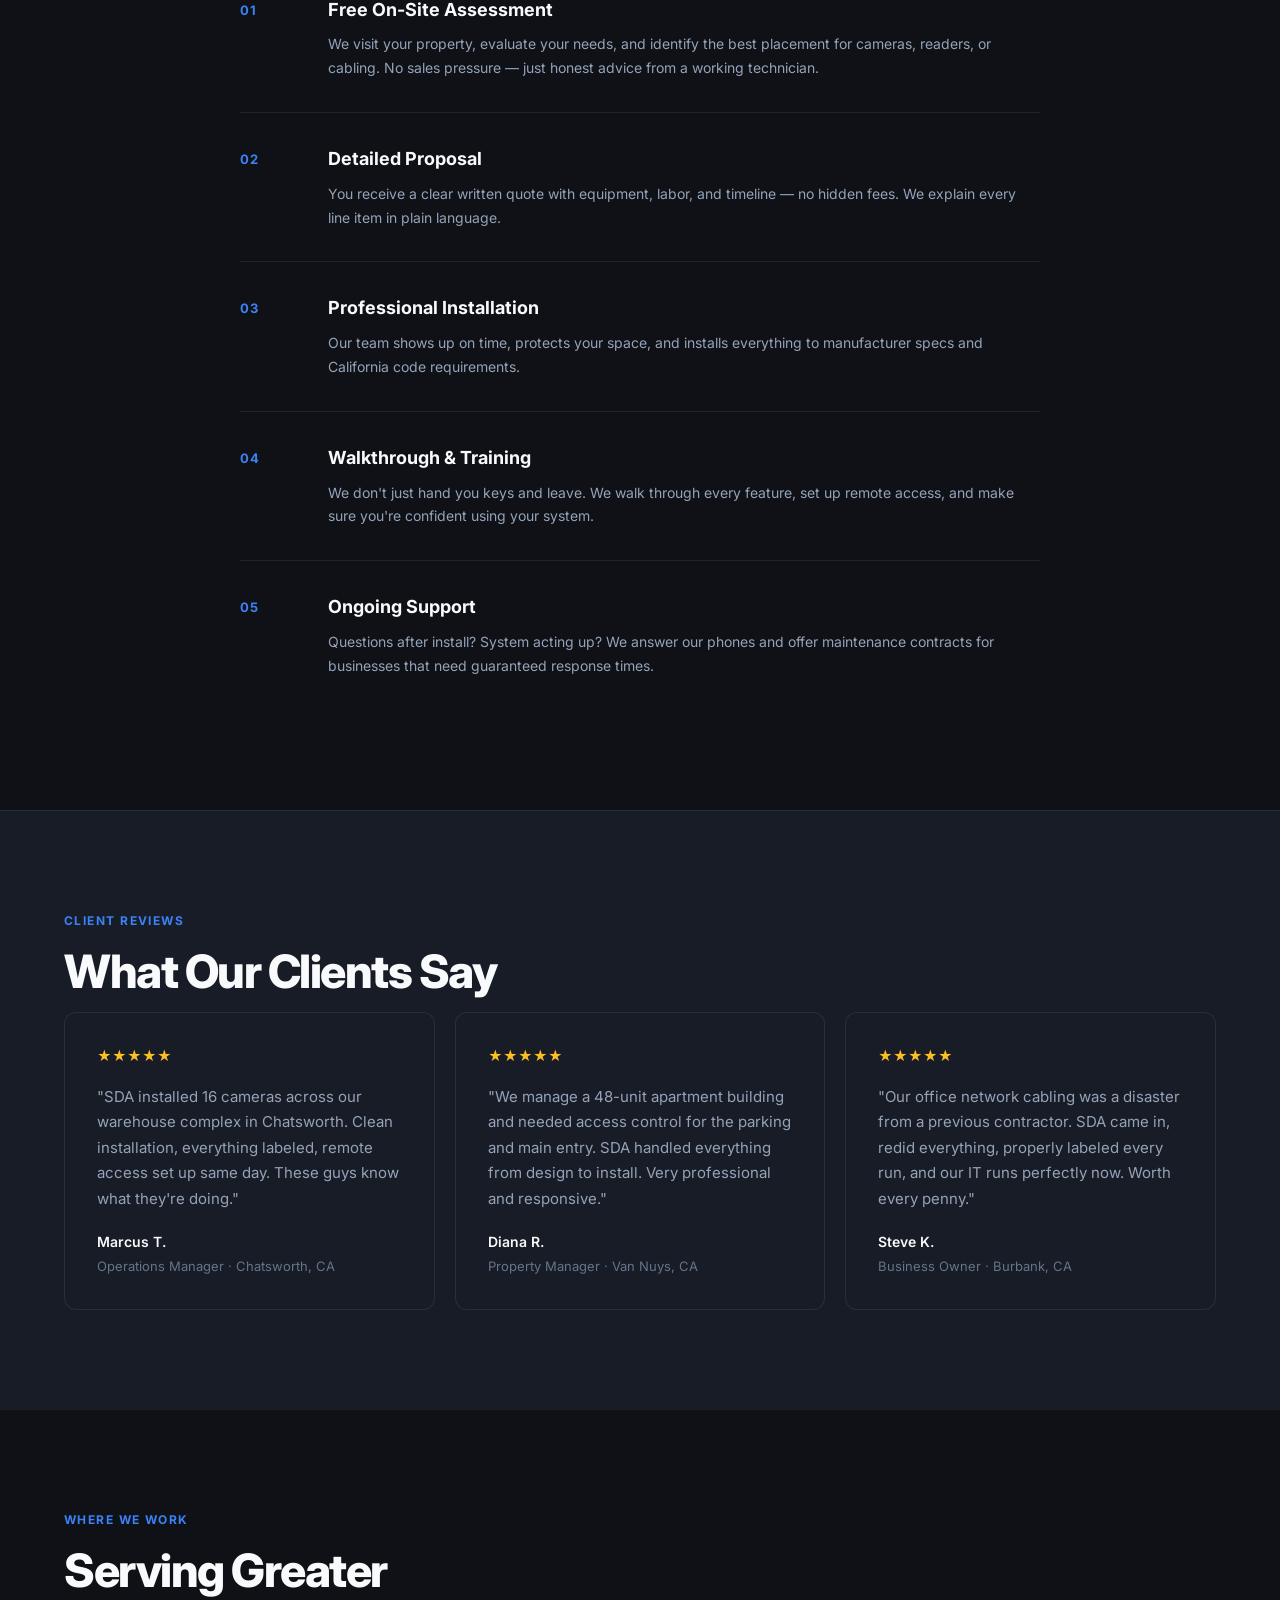
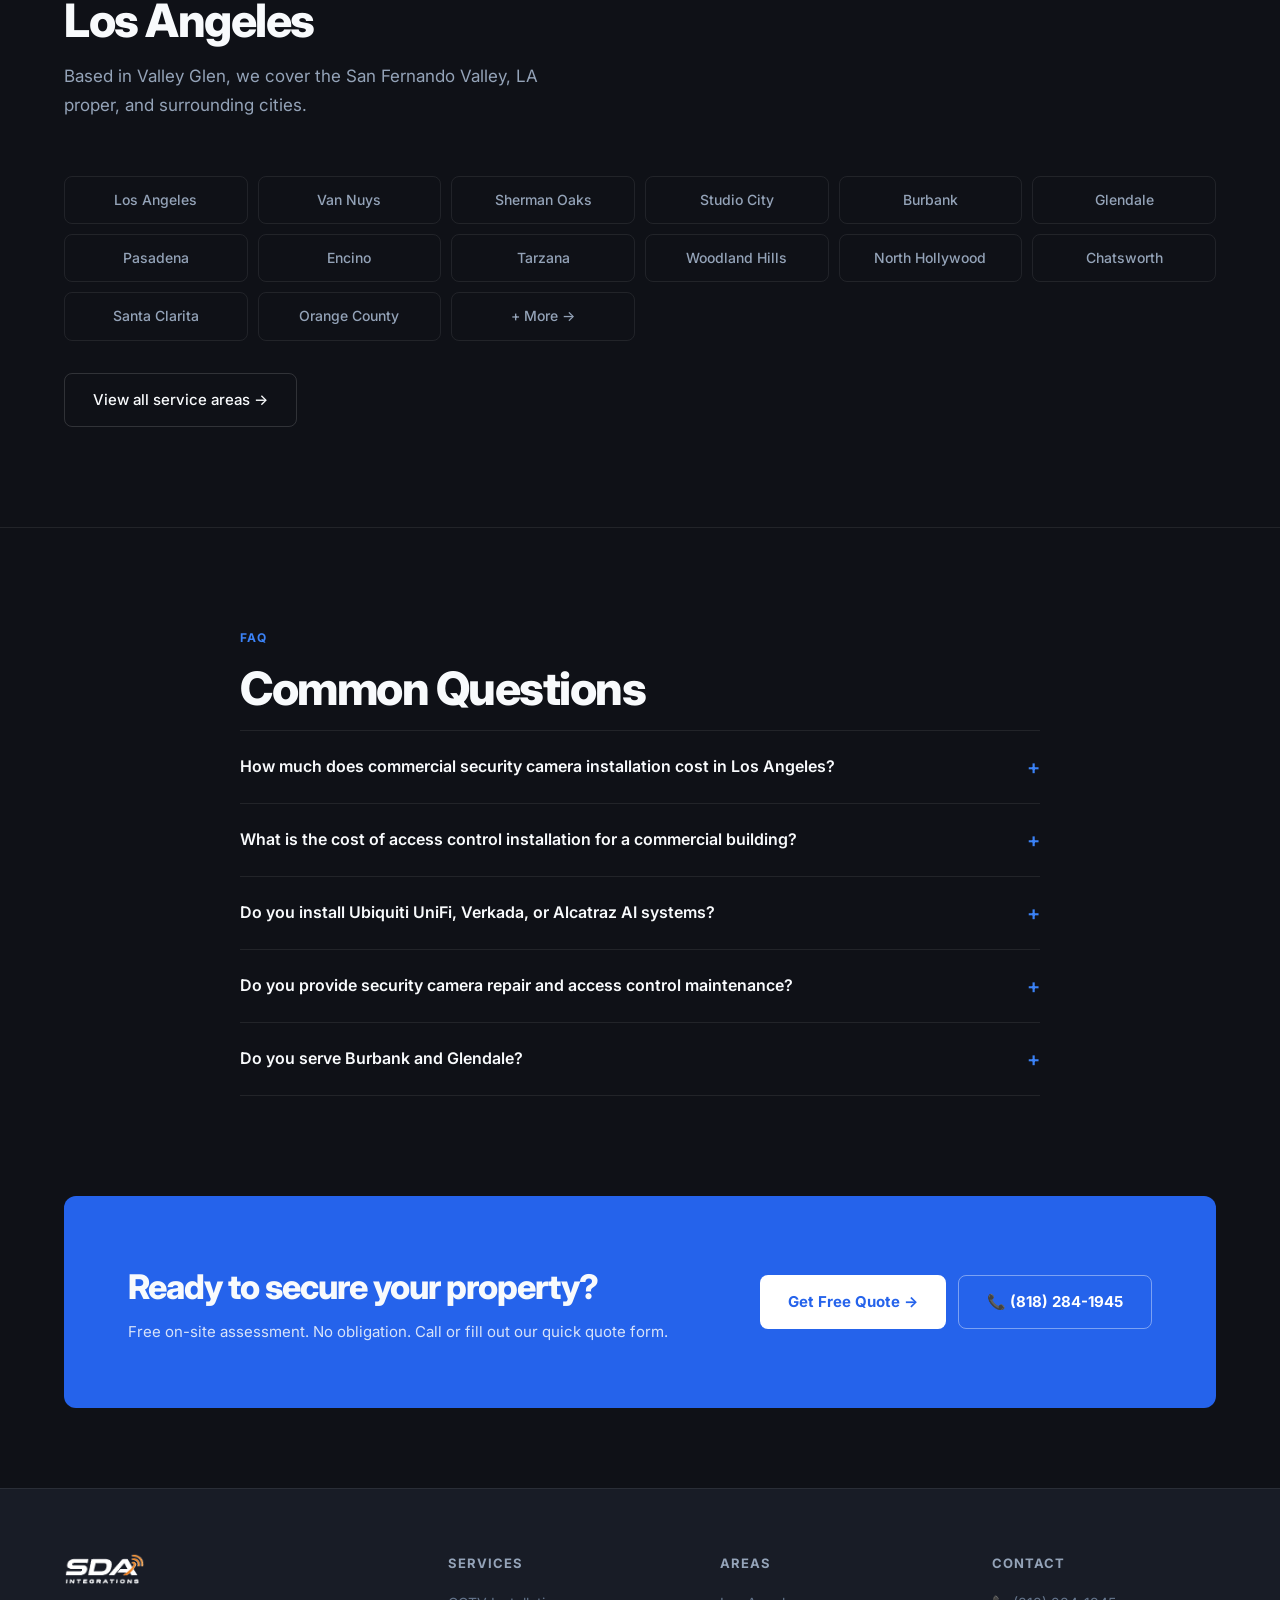
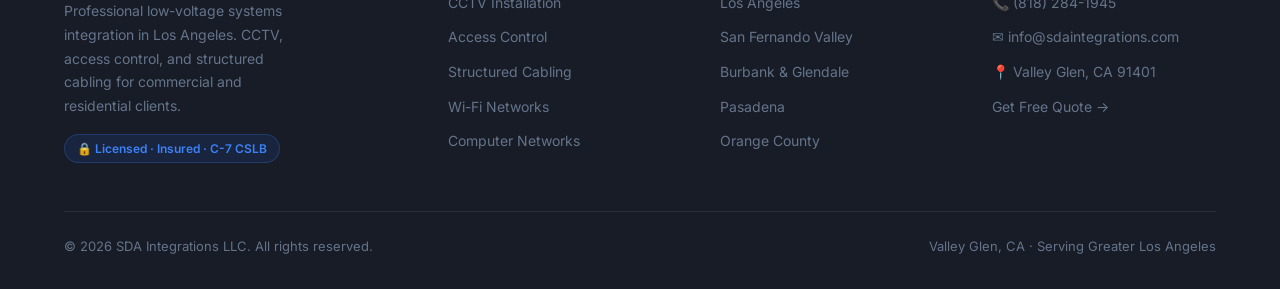
==== commit f926eb7f: "Add files via upload" ====
--- a/index.html
+++ b/index.html
@@ -3,14 +3,14 @@
 <head>
   <meta charset="UTF-8">
   <meta name="viewport" content="width=device-width, initial-scale=1.0">
-  <title>CCTV & Access Control Installation Los Angeles | SDA Integrations</title>
-  <meta name="description" content="Professional CCTV, access control, and structured cabling installation in Los Angeles. 20+ years experience. Licensed & insured. Free quote: (818) 284-1945.">
-  <meta name="keywords" content="CCTV installation Los Angeles, access control systems LA, security camera installation, structured cabling, low voltage contractor Los Angeles">
+  <title>Commercial Security Camera & Access Control Installation Los Angeles | SDA Integrations</title>
+  <meta name="description" content="Licensed low voltage contractor in Los Angeles. Commercial security camera installation, access control installation, structured cabling & network infrastructure. C-7 CSLB. Free quote: (818) 284-1945.">
+  <meta name="keywords" content="commercial security camera installation Los Angeles, access control installation LA, low voltage contractor Los Angeles, CCTV installation, structured cabling, security system installation Burbank, access control Glendale, low voltage company LA">
   <link rel="icon" type="image/png" href="images/favicon-32.png">
   <link rel="canonical" href="https://sdaintegrations.com/">
   <!-- Open Graph -->
-  <meta property="og:title" content="CCTV & Access Control Installation Los Angeles | SDA Integrations">
-  <meta property="og:description" content="Professional CCTV, access control, and structured cabling in Los Angeles. 20+ years experience. Free quote.">
+  <meta property="og:title" content="Commercial Security Camera & Access Control Installation Los Angeles | SDA Integrations">
+  <meta property="og:description" content="Licensed low voltage contractor in Los Angeles. Security camera installation, access control, structured cabling. C-7 CSLB. Free quote.">
   <meta property="og:type" content="website">
   <meta property="og:url" content="https://sdaintegrations.com/">
   <meta property="og:site_name" content="SDA Integrations">
@@ -36,7 +36,7 @@
     "geo": { "@type": "GeoCoordinates", "latitude": 34.1897, "longitude": -118.4010 },
     "areaServed": [
       "Los Angeles","San Fernando Valley","Burbank","Glendale",
-      "Pasadena","Sherman Oaks","Studio City","Encino","Orange County"
+      "Pasadena","Sherman Oaks","Studio City","Encino","Orange County, Irvine"
     ],
     "openingHoursSpecification": {
       "@type": "OpeningHoursSpecification",
@@ -85,9 +85,9 @@
         Licensed · Insured · C-7 CSLB · Los Angeles
       </div>
 
-      <h1>Security Systems<br><span>Built to Last.</span></h1>
-
-      <p>SDA Integrations installs and maintains CCTV surveillance, access control, and structured cabling for commercial and residential clients across Greater Los Angeles. 20+ years of hands-on expertise.</p>
+      <h1>Commercial Security<br><span>Systems Installation</span><br>Los Angeles</h1>
+
+      <p>SDA Integrations is a licensed low voltage contractor serving Greater Los Angeles. We specialize in commercial security camera installation, access control installation, structured cabling, and network infrastructure for offices, warehouses, retail spaces, apartment buildings, and industrial facilities. 20+ years of hands-on expertise.</p>
 
       <div class="hero-actions">
         <a href="pages/contact.html" class="btn-primary">
@@ -126,38 +126,38 @@
     <div class="services-grid">
       <div class="service-card">
         <div class="service-icon">📹</div>
-        <h3>CCTV Video Surveillance</h3>
-        <p>HD and 4K camera systems for businesses, apartment complexes, retail, warehouses, and homes. Remote viewing, motion alerts, cloud and local storage.</p>
+        <h3>Security Camera Installation</h3>
+        <p>Commercial CCTV and IP camera installation for businesses, apartment complexes, retail, warehouses, and offices. HD and 4K systems with remote viewing, motion alerts, cloud and local storage.</p>
         <a href="pages/cctv.html" class="service-link">Learn more →</a>
       </div>
       <div class="service-card">
         <div class="service-icon">🔐</div>
-        <h3>Access Control Systems</h3>
-        <p>Key card, fob, PIN, and biometric access for offices, multi-family buildings, HOAs, and commercial facilities. Scalable from 1 to 100+ doors.</p>
+        <h3>Access Control Installation</h3>
+        <p>Commercial access control installation for offices, multi-family buildings, HOAs, and industrial facilities. Key card, fob, PIN, biometric, and mobile credential systems. Scalable from 1 to 100+ doors.</p>
         <a href="pages/access-control.html" class="service-link">Learn more →</a>
       </div>
       <div class="service-card">
         <div class="service-icon">🔌</div>
-        <h3>Structured Cabling</h3>
-        <p>Cat5e, Cat6, Cat6A, and fiber optic installations. Clean, labeled, documented runs for offices, server rooms, and new construction.</p>
+        <h3>Structured Cabling Installation</h3>
+        <p>Cat5e, Cat6, Cat6A, and fiber optic cabling installation. Clean, labeled, documented runs for offices, server rooms, data centers, and new construction throughout Los Angeles.</p>
         <a href="pages/structured-cabling.html" class="service-link">Learn more →</a>
       </div>
       <div class="service-card">
         <div class="service-icon">📡</div>
-        <h3>Wi-Fi Networks</h3>
-        <p>Enterprise-grade wireless coverage for offices, warehouses, and multi-story buildings. Site surveys, AP placement, and full configuration.</p>
+        <h3>Enterprise Wi-Fi Installation</h3>
+        <p>Commercial Wi-Fi network installation for offices, warehouses, and multi-story buildings. Site surveys, AP placement, VLAN configuration, and full Ubiquiti / Meraki / Aruba setup.</p>
         <a href="pages/structured-cabling.html" class="service-link">Learn more →</a>
       </div>
       <div class="service-card">
         <div class="service-icon">🖥️</div>
-        <h3>Computer Networks</h3>
-        <p>LAN design and installation, switch configuration, rack buildouts. Reliable infrastructure for small businesses to enterprise environments.</p>
+        <h3>Network Infrastructure</h3>
+        <p>LAN design and installation, switch configuration, rack buildouts, fiber optic cabling. Reliable network infrastructure for small businesses to enterprise environments across LA.</p>
         <a href="pages/structured-cabling.html" class="service-link">Learn more →</a>
       </div>
       <div class="service-card">
         <div class="service-icon">🛠️</div>
-        <h3>Maintenance & Support</h3>
-        <p>Service contracts, system health checks, firmware updates, and troubleshooting for all installed systems. Fast response, reliable support.</p>
+        <h3>Security System Maintenance</h3>
+        <p>CCTV maintenance, access control maintenance, security camera repair, and access control repair. Service contracts with guaranteed response times for commercial properties.</p>
         <a href="pages/contact.html" class="service-link">Get support →</a>
       </div>
     </div>
@@ -196,7 +196,66 @@
   </div>
 </section>
 
-<!-- PROCESS -->
+<!-- COMMERCIAL SECURITY SOLUTIONS — SEO TEXT BLOCK -->
+<section style="border-top:1px solid var(--gray-border);">
+  <div style="max-width:1000px;margin:0 auto;">
+    <p class="section-label">Commercial Security Solutions</p>
+    <h2 class="section-title">Low Voltage Contractor<br>for Los Angeles Businesses</h2>
+
+    <p style="font-size:16px;color:var(--gray-light);line-height:1.85;margin-bottom:24px;">SDA Integrations specializes in <strong style="color:var(--white)">commercial access control installation</strong>, <strong style="color:var(--white)">security camera installation</strong>, structured cabling, and low-voltage systems for offices, warehouses, retail spaces, apartment buildings, and industrial facilities throughout Los Angeles, Burbank, Glendale, and the San Fernando Valley.</p>
+
+    <p style="font-size:16px;color:var(--gray-light);line-height:1.85;margin-bottom:24px;">As a licensed <strong style="color:var(--white)">low voltage contractor</strong> (C-7 CSLB), we handle the full scope of commercial security systems — from single-door access control installation to multi-site enterprise deployments with integrated video surveillance. We design, install, program, and maintain every system we sell. No subcontracting, no middlemen.</p>
+
+    <p style="font-size:16px;color:var(--gray-light);line-height:1.85;margin-bottom:40px;">Whether you manage a commercial office building in Burbank, a multi-family residential complex in Glendale, or a warehouse in the San Fernando Valley — our team brings 20+ years of field experience to every <strong style="color:var(--white)">low voltage installation</strong>. We work with property managers, facility managers, general contractors, and IT directors across Los Angeles County.</p>
+
+    <div style="display:grid;grid-template-columns:repeat(auto-fit,minmax(200px,1fr));gap:20px;">
+      <div style="padding:20px;border:1px solid var(--gray-border);border-radius:var(--radius-sm);">
+        <p style="font-size:13px;font-weight:700;color:var(--blue-light);margin-bottom:8px;">SECURITY CAMERAS</p>
+        <p style="font-size:14px;color:var(--gray-light);line-height:1.6;">Commercial security camera installation · IP & analog CCTV · HD & 4K systems · License plate recognition · NVR/DVR setup · Remote monitoring</p>
+      </div>
+      <div style="padding:20px;border:1px solid var(--gray-border);border-radius:var(--radius-sm);">
+        <p style="font-size:13px;font-weight:700;color:var(--blue-light);margin-bottom:8px;">ACCESS CONTROL</p>
+        <p style="font-size:14px;color:var(--gray-light);line-height:1.6;">Commercial access control installation · Key card & fob systems · Biometric readers · Mobile credentials · Gate & parking control · Multi-door systems</p>
+      </div>
+      <div style="padding:20px;border:1px solid var(--gray-border);border-radius:var(--radius-sm);">
+        <p style="font-size:13px;font-weight:700;color:var(--blue-light);margin-bottom:8px;">NETWORK & CABLING</p>
+        <p style="font-size:14px;color:var(--gray-light);line-height:1.6;">Structured cabling installation · Cat6 & fiber optic · Enterprise Wi-Fi · Network infrastructure · Rack & panel buildouts · Office build-outs</p>
+      </div>
+      <div style="padding:20px;border:1px solid var(--gray-border);border-radius:var(--radius-sm);">
+        <p style="font-size:13px;font-weight:700;color:var(--blue-light);margin-bottom:8px;">MAINTENANCE</p>
+        <p style="font-size:14px;color:var(--gray-light);line-height:1.6;">CCTV maintenance · Access control maintenance · Security camera repair · Access control repair · Service contracts · System health checks</p>
+      </div>
+    </div>
+  </div>
+</section>
+
+<!-- TECHNOLOGIES / BRANDS -->
+<section style="background:var(--black2);border-top:1px solid var(--gray-border);border-bottom:1px solid var(--gray-border);">
+  <div style="max-width:1200px;margin:0 auto;">
+    <p class="section-label">Technologies We Install</p>
+    <h2 class="section-title">Industry-Leading<br>Security Platforms</h2>
+    <p class="section-sub">We install and program commercial security systems from the industry's most trusted manufacturers.</p>
+
+    <div style="display:grid;grid-template-columns:repeat(auto-fill,minmax(160px,1fr));gap:10px;">
+      <div style="padding:14px 18px;border:1px solid var(--gray-border);border-radius:var(--radius-sm);font-size:14px;font-weight:600;color:var(--white);text-align:center;">Hikvision</div>
+      <div style="padding:14px 18px;border:1px solid var(--gray-border);border-radius:var(--radius-sm);font-size:14px;font-weight:600;color:var(--white);text-align:center;">Dahua</div>
+      <div style="padding:14px 18px;border:1px solid var(--gray-border);border-radius:var(--radius-sm);font-size:14px;font-weight:600;color:var(--white);text-align:center;">Axis Communications</div>
+      <div style="padding:14px 18px;border:1px solid var(--gray-border);border-radius:var(--radius-sm);font-size:14px;font-weight:600;color:var(--white);text-align:center;">Verkada</div>
+      <div style="padding:14px 18px;border:1px solid var(--gray-border);border-radius:var(--radius-sm);font-size:14px;font-weight:600;color:var(--white);text-align:center;">HID Global</div>
+      <div style="padding:14px 18px;border:1px solid var(--gray-border);border-radius:var(--radius-sm);font-size:14px;font-weight:600;color:var(--white);text-align:center;">LenelS2</div>
+      <div style="padding:14px 18px;border:1px solid var(--gray-border);border-radius:var(--radius-sm);font-size:14px;font-weight:600;color:var(--white);text-align:center;">Honeywell</div>
+      <div style="padding:14px 18px;border:1px solid var(--gray-border);border-radius:var(--radius-sm);font-size:14px;font-weight:600;color:var(--white);text-align:center;">Genetec</div>
+      <div style="padding:14px 18px;border:1px solid var(--gray-border);border-radius:var(--radius-sm);font-size:14px;font-weight:600;color:var(--white);text-align:center;">Ubiquiti UniFi</div>
+      <div style="padding:14px 18px;border:1px solid var(--gray-border);border-radius:var(--radius-sm);font-size:14px;font-weight:600;color:var(--white);text-align:center;">Cisco Meraki</div>
+      <div style="padding:14px 18px;border:1px solid var(--gray-border);border-radius:var(--radius-sm);font-size:14px;font-weight:600;color:var(--white);text-align:center;">Alcatraz AI</div>
+      <div style="padding:14px 18px;border:1px solid var(--gray-border);border-radius:var(--radius-sm);font-size:14px;font-weight:600;color:var(--white);text-align:center;">Schlage</div>
+      <div style="padding:14px 18px;border:1px solid var(--gray-border);border-radius:var(--radius-sm);font-size:14px;font-weight:600;color:var(--white);text-align:center;">Avigilon</div>
+      <div style="padding:14px 18px;border:1px solid var(--gray-border);border-radius:var(--radius-sm);font-size:14px;font-weight:600;color:var(--white);text-align:center;">Bosch</div>
+      <div style="padding:14px 18px;border:1px solid var(--gray-border);border-radius:var(--radius-sm);font-size:14px;font-weight:600;color:var(--white);text-align:center;">Alarm.com</div>
+      <div style="padding:14px 18px;border:1px solid var(--gray-border);border-radius:var(--radius-sm);font-size:14px;font-weight:600;color:var(--white);text-align:center;">Hanwha</div>
+    </div>
+  </div>
+</section>
 <section>
   <div style="max-width:800px;margin:0 auto;">
     <p class="section-label">How It Works</p>
@@ -302,6 +361,56 @@
   </div>
 </section>
 
+<!-- FAQ -->
+<section style="border-top:1px solid var(--gray-border);">
+  <div style="max-width:800px;margin:0 auto;">
+    <p class="section-label">FAQ</p>
+    <h2 class="section-title">Common Questions</h2>
+
+    <div style="display:flex;flex-direction:column;gap:0;">
+      <details style="border-top:1px solid var(--gray-border);padding:20px 0;cursor:pointer;">
+        <summary style="font-size:16px;font-weight:600;list-style:none;display:flex;justify-content:space-between;align-items:center;color:var(--white);">
+          How much does commercial security camera installation cost in Los Angeles?
+          <span style="color:var(--blue-light);font-size:20px;">+</span>
+        </summary>
+        <p style="font-size:14px;color:var(--gray-light);line-height:1.75;margin-top:14px;">Commercial security camera installation in Los Angeles typically starts around $1,500–$2,500 for a basic 4–8 camera system with NVR. Larger commercial properties with 16–32+ cameras run $4,000–$12,000+, depending on camera type, cable runs, and recording infrastructure. We provide a free on-site assessment and written quote before any work begins.</p>
+      </details>
+
+      <details style="border-top:1px solid var(--gray-border);padding:20px 0;cursor:pointer;">
+        <summary style="font-size:16px;font-weight:600;list-style:none;display:flex;justify-content:space-between;align-items:center;color:var(--white);">
+          What is the cost of access control installation for a commercial building?
+          <span style="color:var(--blue-light);font-size:20px;">+</span>
+        </summary>
+        <p style="font-size:14px;color:var(--gray-light);line-height:1.75;margin-top:14px;">Access control installation for a single door in Los Angeles typically starts at $800–$1,500, including reader, controller, and electric strike or magnetic lock. Multi-door commercial systems range from $2,500 for a small office to $15,000+ for a large building with 10+ doors, parking gates, and a management platform. We offer both standalone and cloud-managed systems.</p>
+      </details>
+
+      <details style="border-top:1px solid var(--gray-border);padding:20px 0;cursor:pointer;">
+        <summary style="font-size:16px;font-weight:600;list-style:none;display:flex;justify-content:space-between;align-items:center;color:var(--white);">
+          Do you install Ubiquiti UniFi, Verkada, or Alcatraz AI systems?
+          <span style="color:var(--blue-light);font-size:20px;">+</span>
+        </summary>
+        <p style="font-size:14px;color:var(--gray-light);line-height:1.75;margin-top:14px;">Yes. We install and configure Ubiquiti UniFi Access and UniFi Protect, Verkada cameras and access control, Alcatraz AI facial recognition access control, and many other platforms including HID, LenelS2, Honeywell, Genetec, Hikvision, Dahua, Axis, Schlage, Avigilon, and Cisco Meraki. We work with the platform that fits your needs and budget.</p>
+      </details>
+
+      <details style="border-top:1px solid var(--gray-border);padding:20px 0;cursor:pointer;">
+        <summary style="font-size:16px;font-weight:600;list-style:none;display:flex;justify-content:space-between;align-items:center;color:var(--white);">
+          Do you provide security camera repair and access control maintenance?
+          <span style="color:var(--blue-light);font-size:20px;">+</span>
+        </summary>
+        <p style="font-size:14px;color:var(--gray-light);line-height:1.75;margin-top:14px;">Yes. We offer CCTV maintenance, security camera repair, access control maintenance, and access control repair for both systems we installed and existing third-party systems. We also offer service contracts for commercial properties that need scheduled maintenance and guaranteed response times.</p>
+      </details>
+
+      <details style="border-top:1px solid var(--gray-border);border-bottom:1px solid var(--gray-border);padding:20px 0;cursor:pointer;">
+        <summary style="font-size:16px;font-weight:600;list-style:none;display:flex;justify-content:space-between;align-items:center;color:var(--white);">
+          Do you serve Burbank and Glendale?
+          <span style="color:var(--blue-light);font-size:20px;">+</span>
+        </summary>
+        <p style="font-size:14px;color:var(--gray-light);line-height:1.75;margin-top:14px;">Yes. SDA Integrations regularly installs security camera systems and access control in Burbank and Glendale. We serve the entire San Fernando Valley and Greater Los Angeles area, including Burbank, Glendale, Pasadena, Sherman Oaks, Studio City, Van Nuys, North Hollywood, Encino, and surrounding cities. Call (818) 284-1945 to discuss your project.</p>
+      </details>
+    </div>
+  </div>
+</section>
+
 <!-- CTA BAND -->
 <div class="cta-band">
   <div>
